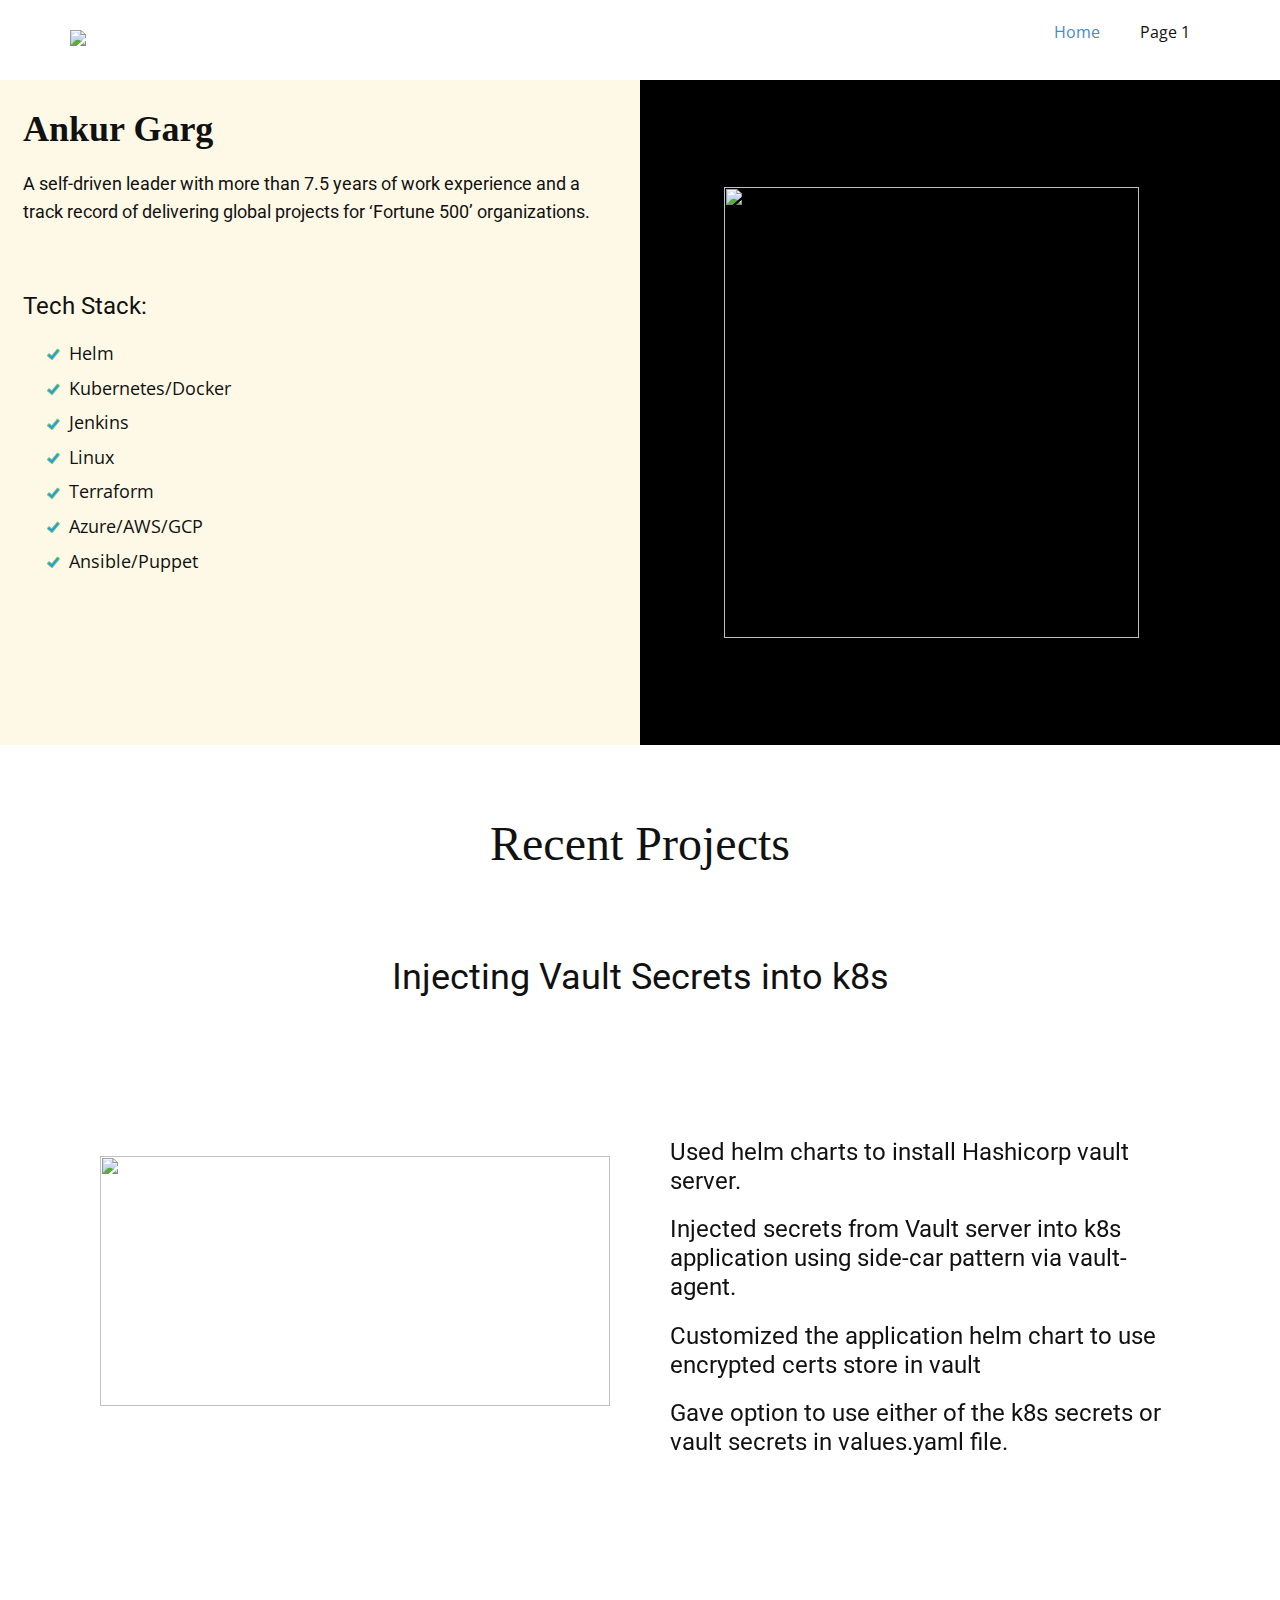
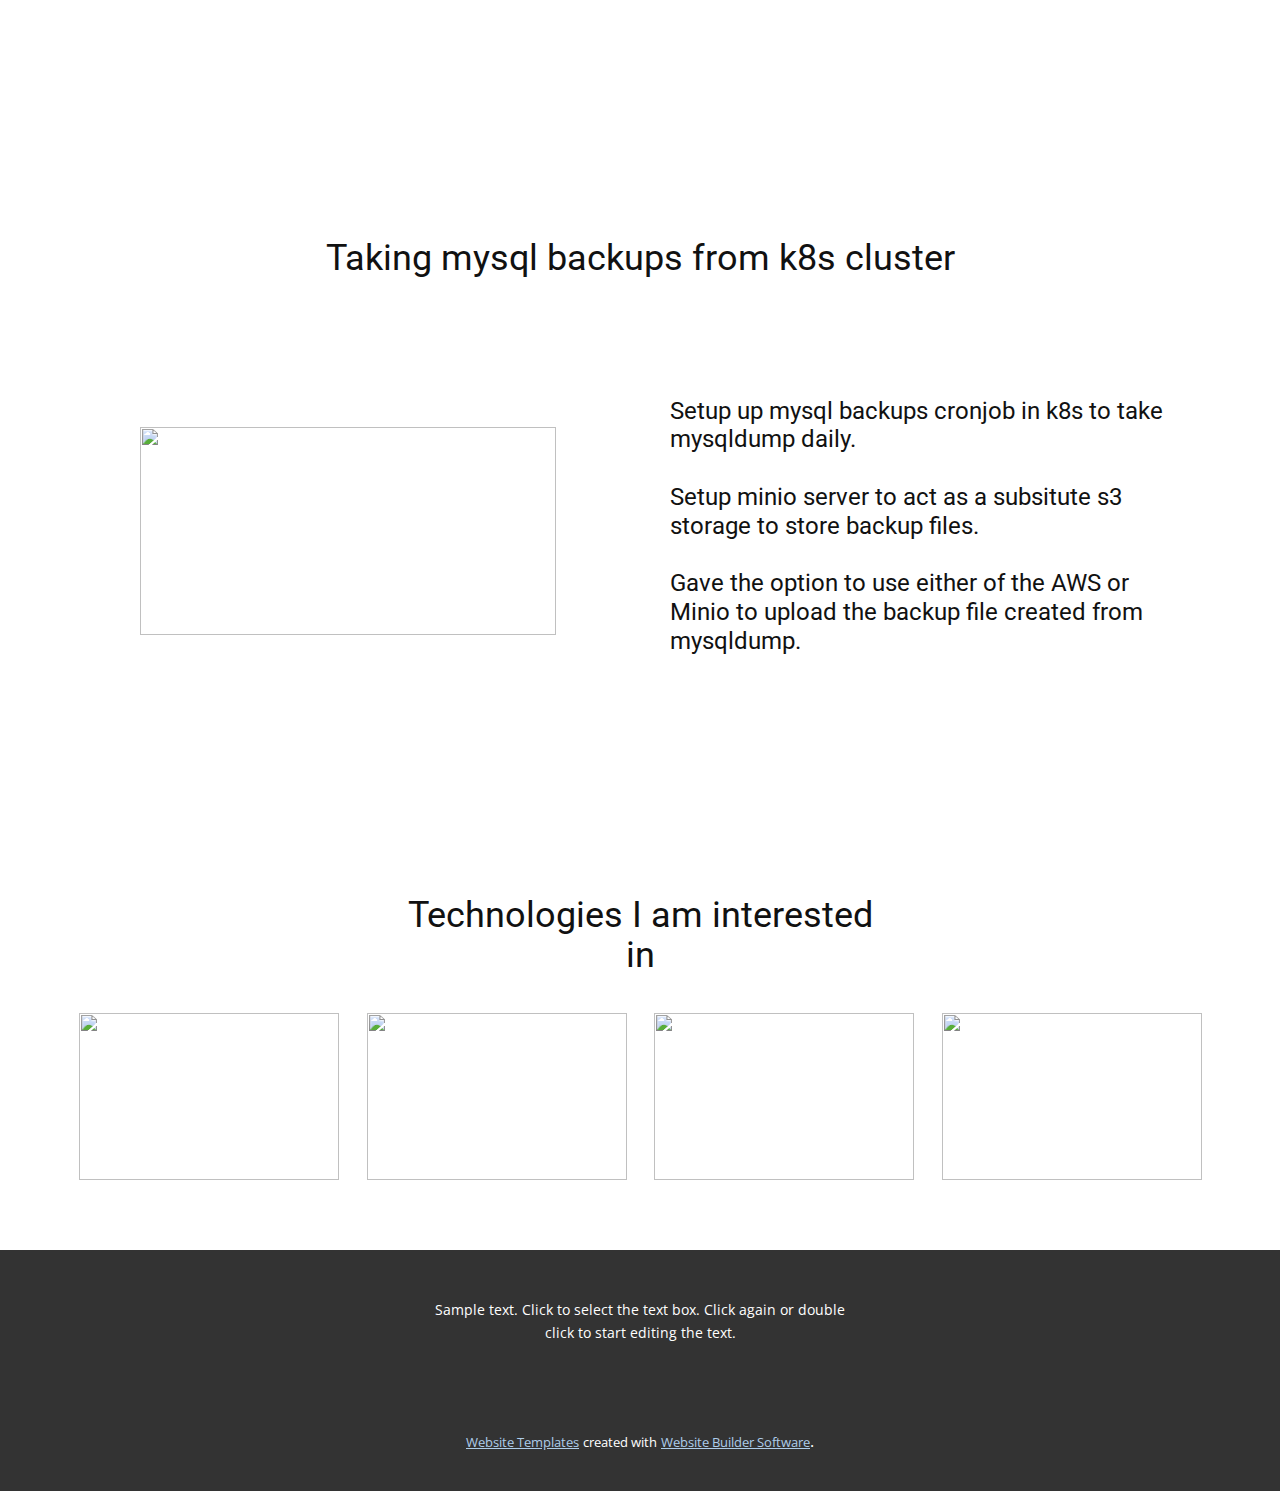
==== Home.html @ 3f5733c5 "Add files via upload" ====
<!DOCTYPE html>
<html style="font-size: 16px;">
  <head>
    <meta name="viewport" content="width=device-width, initial-scale=1.0">
    <meta charset="utf-8">
    <meta name="keywords" content="Resume">
    <meta name="description" content="">
    <meta name="page_type" content="np-template-header-footer-from-plugin">
    <title>Home</title>
    <link rel="stylesheet" href="nicepage.css" media="screen">
<link rel="stylesheet" href="Home.css" media="screen">
    <script class="u-script" type="text/javascript" src="jquery.js" defer=""></script>
    <script class="u-script" type="text/javascript" src="nicepage.js" defer=""></script>
    <meta name="generator" content="Nicepage 3.15.3, nicepage.com">
    <link id="u-theme-google-font" rel="stylesheet" href="https://fonts.googleapis.com/css?family=Roboto:100,100i,300,300i,400,400i,500,500i,700,700i,900,900i|Open+Sans:300,300i,400,400i,600,600i,700,700i,800,800i">
    
    
    
    
    
    <script type="application/ld+json">{
		"@context": "http://schema.org",
		"@type": "Organization",
		"name": "",
		"url": "index.html",
		"logo": "images/default-logo.png"
}</script>
    <meta property="og:title" content="Home">
    <meta property="og:type" content="website">
    <meta name="theme-color" content="#478ac9">
    <link rel="canonical" href="index.html">
    <meta property="og:url" content="index.html">
  </head>
  <body class="u-body"><header class="u-clearfix u-header u-header" id="sec-7d2a"><div class="u-clearfix u-sheet u-valign-middle u-sheet-1">
        <a href="https://nicepage.com" class="u-image u-logo u-image-1">
          <img src="images/default-logo.png" class="u-logo-image u-logo-image-1">
        </a>
        <nav class="u-menu u-menu-dropdown u-offcanvas u-menu-1">
          <div class="menu-collapse" style="font-size: 1rem; letter-spacing: 0px;">
            <a class="u-button-style u-custom-left-right-menu-spacing u-custom-padding-bottom u-custom-top-bottom-menu-spacing u-nav-link u-text-active-palette-1-base u-text-hover-palette-2-base" href="#">
              <svg><use xmlns:xlink="http://www.w3.org/1999/xlink" xlink:href="#menu-hamburger"></use></svg>
              <svg version="1.1" xmlns="http://www.w3.org/2000/svg" xmlns:xlink="http://www.w3.org/1999/xlink"><defs><symbol id="menu-hamburger" viewBox="0 0 16 16" style="width: 16px; height: 16px;"><rect y="1" width="16" height="2"></rect><rect y="7" width="16" height="2"></rect><rect y="13" width="16" height="2"></rect>
</symbol>
</defs></svg>
            </a>
          </div>
          <div class="u-nav-container">
            <ul class="u-nav u-unstyled u-nav-1"><li class="u-nav-item"><a class="u-button-style u-nav-link u-text-active-palette-1-base u-text-hover-palette-2-base" href="Home.html" style="padding: 10px 20px;">Home</a>
</li><li class="u-nav-item"><a class="u-button-style u-nav-link u-text-active-palette-1-base u-text-hover-palette-2-base" href="Page-1.html" style="padding: 10px 20px;">Page 1</a>
</li></ul>
          </div>
          <div class="u-nav-container-collapse">
            <div class="u-black u-container-style u-inner-container-layout u-opacity u-opacity-95 u-sidenav">
              <div class="u-sidenav-overflow">
                <div class="u-menu-close"></div>
                <ul class="u-align-center u-nav u-popupmenu-items u-unstyled u-nav-2"><li class="u-nav-item"><a class="u-button-style u-nav-link" href="Home.html">Home</a>
</li><li class="u-nav-item"><a class="u-button-style u-nav-link" href="Page-1.html">Page 1</a>
</li></ul>
              </div>
            </div>
            <div class="u-black u-menu-overlay u-opacity u-opacity-70"></div>
          </div>
        </nav>
      </div></header>
    <section class="u-align-center u-clearfix u-section-1" id="carousel_e7df">
      <div class="u-clearfix u-expanded-width u-layout-wrap u-layout-wrap-1">
        <div class="u-layout" style="">
          <div class="u-layout-row" style="">
            <div class="u-container-style u-layout-cell u-palette-3-light-3 u-size-30 u-layout-cell-1">
              <div class="u-container-layout u-container-layout-1">
                <h2 class="u-custom-font u-font-georgia u-text u-text-1">Ankur Garg</h2>
                <p class="u-custom-font u-heading-font u-text u-text-2">A
self-driven leader with more than 7.5 years of work experience and a track record
of delivering global projects for ‘Fortune 500’ organizations.</p>
                <h4 class="u-align-left u-text u-text-3">Tech Stack:&nbsp;</h4>
                <ul class="u-align-left u-custom-list u-indent-4 u-spacing-8 u-text u-text-4">
                  <li>
                    <div class="class u-list-icon u-list-icon-1">
                      <svg class="u-svg-content" viewBox="0 0 24 24" id="svg-b1f6"><path d="m23.526 5.101c-.04-.399-.231-.759-.541-1.014l-2.318-1.904c-.639-.524-1.585-.432-2.111.207l-9.745 11.86-3.916-3.355c-.628-.536-1.576-.465-2.115.163l-1.952 2.278c-.261.304-.388.691-.357 1.091s.215.764.52 1.024l7.403 6.346c.275.235.616.361.974.361.044 0 .089-.002.134-.006.405-.036.77-.229 1.028-.542l12.662-15.411c.255-.309.373-.7.334-1.098z" fill="#2196f3"></path><path d="m.638 13.173c-.304.354-.452.807-.417 1.273.036.466.251.891.606 1.194l7.403 6.346v.001c.321.273.719.421 1.136.421.052 0 .104-.003.156-.007.472-.042.898-.266 1.199-.632l12.665-15.411c.613-.746.504-1.852-.242-2.464l-2.318-1.904c-.744-.612-1.848-.504-2.463.24l-9.584 11.665-3.722-3.189c-.732-.627-1.839-.543-2.467.189zm3.444-1.329 4.303 3.688c.153.131.348.196.554.178.201-.018.386-.115.514-.271l10.07-12.255c.087-.107.246-.123.352-.035l2.318 1.904c.107.088.123.246.035.353l-12.664 15.41c-.058.07-.132.087-.171.09-.039.006-.115.001-.185-.059l-7.404-6.346c-.068-.059-.083-.132-.086-.171-.003-.038.001-.113.06-.182l1.952-2.278c.089-.102.247-.116.352-.026z"></path></svg>
                    </div>
                    <span style="font-size: 1.125rem;">Helm</span>
                  </li>
                  <li>
                    <div class="class u-list-icon u-list-icon-2">
                      <svg class="u-svg-content" viewBox="0 0 24 24" id="svg-b1f6"><path d="m23.526 5.101c-.04-.399-.231-.759-.541-1.014l-2.318-1.904c-.639-.524-1.585-.432-2.111.207l-9.745 11.86-3.916-3.355c-.628-.536-1.576-.465-2.115.163l-1.952 2.278c-.261.304-.388.691-.357 1.091s.215.764.52 1.024l7.403 6.346c.275.235.616.361.974.361.044 0 .089-.002.134-.006.405-.036.77-.229 1.028-.542l12.662-15.411c.255-.309.373-.7.334-1.098z" fill="#2196f3"></path><path d="m.638 13.173c-.304.354-.452.807-.417 1.273.036.466.251.891.606 1.194l7.403 6.346v.001c.321.273.719.421 1.136.421.052 0 .104-.003.156-.007.472-.042.898-.266 1.199-.632l12.665-15.411c.613-.746.504-1.852-.242-2.464l-2.318-1.904c-.744-.612-1.848-.504-2.463.24l-9.584 11.665-3.722-3.189c-.732-.627-1.839-.543-2.467.189zm3.444-1.329 4.303 3.688c.153.131.348.196.554.178.201-.018.386-.115.514-.271l10.07-12.255c.087-.107.246-.123.352-.035l2.318 1.904c.107.088.123.246.035.353l-12.664 15.41c-.058.07-.132.087-.171.09-.039.006-.115.001-.185-.059l-7.404-6.346c-.068-.059-.083-.132-.086-.171-.003-.038.001-.113.06-.182l1.952-2.278c.089-.102.247-.116.352-.026z"></path></svg>
                    </div>
                    <span style="font-size: 1.125rem;"> Kubernetes/Docker</span>
                  </li>
                  <li>
                    <div class="class u-list-icon u-list-icon-3">
                      <svg class="u-svg-content" viewBox="0 0 24 24" id="svg-b1f6"><path d="m23.526 5.101c-.04-.399-.231-.759-.541-1.014l-2.318-1.904c-.639-.524-1.585-.432-2.111.207l-9.745 11.86-3.916-3.355c-.628-.536-1.576-.465-2.115.163l-1.952 2.278c-.261.304-.388.691-.357 1.091s.215.764.52 1.024l7.403 6.346c.275.235.616.361.974.361.044 0 .089-.002.134-.006.405-.036.77-.229 1.028-.542l12.662-15.411c.255-.309.373-.7.334-1.098z" fill="#2196f3"></path><path d="m.638 13.173c-.304.354-.452.807-.417 1.273.036.466.251.891.606 1.194l7.403 6.346v.001c.321.273.719.421 1.136.421.052 0 .104-.003.156-.007.472-.042.898-.266 1.199-.632l12.665-15.411c.613-.746.504-1.852-.242-2.464l-2.318-1.904c-.744-.612-1.848-.504-2.463.24l-9.584 11.665-3.722-3.189c-.732-.627-1.839-.543-2.467.189zm3.444-1.329 4.303 3.688c.153.131.348.196.554.178.201-.018.386-.115.514-.271l10.07-12.255c.087-.107.246-.123.352-.035l2.318 1.904c.107.088.123.246.035.353l-12.664 15.41c-.058.07-.132.087-.171.09-.039.006-.115.001-.185-.059l-7.404-6.346c-.068-.059-.083-.132-.086-.171-.003-.038.001-.113.06-.182l1.952-2.278c.089-.102.247-.116.352-.026z"></path></svg>
                    </div>
                    <span style="font-size: 1.125rem;"> Jenkins</span>
                  </li>
                  <li>
                    <div class="class u-list-icon u-list-icon-4">
                      <svg class="u-svg-content" viewBox="0 0 24 24" id="svg-b1f6"><path d="m23.526 5.101c-.04-.399-.231-.759-.541-1.014l-2.318-1.904c-.639-.524-1.585-.432-2.111.207l-9.745 11.86-3.916-3.355c-.628-.536-1.576-.465-2.115.163l-1.952 2.278c-.261.304-.388.691-.357 1.091s.215.764.52 1.024l7.403 6.346c.275.235.616.361.974.361.044 0 .089-.002.134-.006.405-.036.77-.229 1.028-.542l12.662-15.411c.255-.309.373-.7.334-1.098z" fill="#2196f3"></path><path d="m.638 13.173c-.304.354-.452.807-.417 1.273.036.466.251.891.606 1.194l7.403 6.346v.001c.321.273.719.421 1.136.421.052 0 .104-.003.156-.007.472-.042.898-.266 1.199-.632l12.665-15.411c.613-.746.504-1.852-.242-2.464l-2.318-1.904c-.744-.612-1.848-.504-2.463.24l-9.584 11.665-3.722-3.189c-.732-.627-1.839-.543-2.467.189zm3.444-1.329 4.303 3.688c.153.131.348.196.554.178.201-.018.386-.115.514-.271l10.07-12.255c.087-.107.246-.123.352-.035l2.318 1.904c.107.088.123.246.035.353l-12.664 15.41c-.058.07-.132.087-.171.09-.039.006-.115.001-.185-.059l-7.404-6.346c-.068-.059-.083-.132-.086-.171-.003-.038.001-.113.06-.182l1.952-2.278c.089-.102.247-.116.352-.026z"></path></svg>
                    </div>
                    <span style="font-size: 1.125rem;"> Linux</span>
                  </li>
                  <li>
                    <div class="class u-list-icon u-list-icon-5">
                      <svg class="u-svg-content" viewBox="0 0 24 24" id="svg-b1f6"><path d="m23.526 5.101c-.04-.399-.231-.759-.541-1.014l-2.318-1.904c-.639-.524-1.585-.432-2.111.207l-9.745 11.86-3.916-3.355c-.628-.536-1.576-.465-2.115.163l-1.952 2.278c-.261.304-.388.691-.357 1.091s.215.764.52 1.024l7.403 6.346c.275.235.616.361.974.361.044 0 .089-.002.134-.006.405-.036.77-.229 1.028-.542l12.662-15.411c.255-.309.373-.7.334-1.098z" fill="#2196f3"></path><path d="m.638 13.173c-.304.354-.452.807-.417 1.273.036.466.251.891.606 1.194l7.403 6.346v.001c.321.273.719.421 1.136.421.052 0 .104-.003.156-.007.472-.042.898-.266 1.199-.632l12.665-15.411c.613-.746.504-1.852-.242-2.464l-2.318-1.904c-.744-.612-1.848-.504-2.463.24l-9.584 11.665-3.722-3.189c-.732-.627-1.839-.543-2.467.189zm3.444-1.329 4.303 3.688c.153.131.348.196.554.178.201-.018.386-.115.514-.271l10.07-12.255c.087-.107.246-.123.352-.035l2.318 1.904c.107.088.123.246.035.353l-12.664 15.41c-.058.07-.132.087-.171.09-.039.006-.115.001-.185-.059l-7.404-6.346c-.068-.059-.083-.132-.086-.171-.003-.038.001-.113.06-.182l1.952-2.278c.089-.102.247-.116.352-.026z"></path></svg>
                    </div>
                    <span style="font-size: 1.125rem;"> Terraform</span>
                  </li>
                  <li>
                    <div class="class u-list-icon u-list-icon-6">
                      <svg class="u-svg-content" viewBox="0 0 24 24" id="svg-b1f6"><path d="m23.526 5.101c-.04-.399-.231-.759-.541-1.014l-2.318-1.904c-.639-.524-1.585-.432-2.111.207l-9.745 11.86-3.916-3.355c-.628-.536-1.576-.465-2.115.163l-1.952 2.278c-.261.304-.388.691-.357 1.091s.215.764.52 1.024l7.403 6.346c.275.235.616.361.974.361.044 0 .089-.002.134-.006.405-.036.77-.229 1.028-.542l12.662-15.411c.255-.309.373-.7.334-1.098z" fill="#2196f3"></path><path d="m.638 13.173c-.304.354-.452.807-.417 1.273.036.466.251.891.606 1.194l7.403 6.346v.001c.321.273.719.421 1.136.421.052 0 .104-.003.156-.007.472-.042.898-.266 1.199-.632l12.665-15.411c.613-.746.504-1.852-.242-2.464l-2.318-1.904c-.744-.612-1.848-.504-2.463.24l-9.584 11.665-3.722-3.189c-.732-.627-1.839-.543-2.467.189zm3.444-1.329 4.303 3.688c.153.131.348.196.554.178.201-.018.386-.115.514-.271l10.07-12.255c.087-.107.246-.123.352-.035l2.318 1.904c.107.088.123.246.035.353l-12.664 15.41c-.058.07-.132.087-.171.09-.039.006-.115.001-.185-.059l-7.404-6.346c-.068-.059-.083-.132-.086-.171-.003-.038.001-.113.06-.182l1.952-2.278c.089-.102.247-.116.352-.026z"></path></svg>
                    </div>
                    <span style="font-size: 1.125rem;"> Azure/AWS/GCP</span>
                  </li>
                  <li>
                    <div class="class u-list-icon u-list-icon-7">
                      <svg class="u-svg-content" viewBox="0 0 24 24" id="svg-b1f6"><path d="m23.526 5.101c-.04-.399-.231-.759-.541-1.014l-2.318-1.904c-.639-.524-1.585-.432-2.111.207l-9.745 11.86-3.916-3.355c-.628-.536-1.576-.465-2.115.163l-1.952 2.278c-.261.304-.388.691-.357 1.091s.215.764.52 1.024l7.403 6.346c.275.235.616.361.974.361.044 0 .089-.002.134-.006.405-.036.77-.229 1.028-.542l12.662-15.411c.255-.309.373-.7.334-1.098z" fill="#2196f3"></path><path d="m.638 13.173c-.304.354-.452.807-.417 1.273.036.466.251.891.606 1.194l7.403 6.346v.001c.321.273.719.421 1.136.421.052 0 .104-.003.156-.007.472-.042.898-.266 1.199-.632l12.665-15.411c.613-.746.504-1.852-.242-2.464l-2.318-1.904c-.744-.612-1.848-.504-2.463.24l-9.584 11.665-3.722-3.189c-.732-.627-1.839-.543-2.467.189zm3.444-1.329 4.303 3.688c.153.131.348.196.554.178.201-.018.386-.115.514-.271l10.07-12.255c.087-.107.246-.123.352-.035l2.318 1.904c.107.088.123.246.035.353l-12.664 15.41c-.058.07-.132.087-.171.09-.039.006-.115.001-.185-.059l-7.404-6.346c-.068-.059-.083-.132-.086-.171-.003-.038.001-.113.06-.182l1.952-2.278c.089-.102.247-.116.352-.026z"></path></svg>
                    </div>
                    <span style="font-size: 1.125rem;"> Ansible/Puppet</span>
                  </li>
                </ul>
              </div>
            </div>
            <div class="u-align-left u-black u-container-style u-layout-cell u-size-30 u-layout-cell-2">
              <div class="u-container-layout u-container-layout-2">
                <img class="u-image u-image-1" src="images/IMG_2496.jpg" data-image-width="240" data-image-height="320">
              </div>
            </div>
          </div>
        </div>
      </div>
    </section>
    <section class="u-clearfix u-section-2" id="sec-ea04">
      <div class="u-clearfix u-sheet u-sheet-1">
        <h1 class="u-align-center u-custom-font u-font-georgia u-text u-text-1">
          <br>Recent Projects
        </h1>
        <h2 class="u-align-center u-text u-text-2">Injecting Vault Secrets into k8s</h2>
        <div class="u-clearfix u-expanded-width u-layout-wrap u-layout-wrap-1">
          <div class="u-layout">
            <div class="u-layout-row">
              <div class="u-container-style u-layout-cell u-size-30 u-layout-cell-1">
                <div class="u-container-layout u-valign-middle u-container-layout-1">
                  <img class="u-image u-image-1" src="images/secret-injection.png" data-image-width="733" data-image-height="390">
                </div>
              </div>
              <div class="u-container-style u-layout-cell u-size-30 u-layout-cell-2">
                <div class="u-container-layout u-valign-middle u-container-layout-2">
                  <div class="fr-view u-align-left u-clearfix u-rich-text u-text u-text-3" data-animation-name="pulse" data-animation-duration="1000" data-animation-delay="0" data-animation-direction="">
                    <h5>
                      <span style="font-size: 1.5rem;">
                        <br>
                      </span>
                    </h5>
                    <h5>
                      <span style="font-size: 1.5rem;">Used helm charts to install Hashicorp vault server.</span>
                    </h5>
                    <h5>
                      <span style="font-size: 1.5rem;">Injected secrets from Vault server into k8s application using side-car pattern via vault-agent.</span>
                    </h5>
                    <h5>
                      <span style="font-size: 1.5rem;">Customized the application helm chart to use encrypted certs store in vault</span>
                    </h5>
                    <h5>
                      <span style="font-size: 1.5rem;">Gave option to use either of the k8s secrets or vault secrets in values.yaml file.</span>
                    </h5>
                    <p>
                      <br>
                    </p>
                  </div>
                </div>
              </div>
            </div>
          </div>
        </div>
      </div>
    </section>
    <section class="u-clearfix u-section-3" id="sec-cc48">
      <div class="u-clearfix u-sheet u-sheet-1">
        <h2 class="u-align-center u-text u-text-default u-text-1">Taking mysql backups from k8s cluster</h2>
        <div class="u-clearfix u-expanded-width u-layout-wrap u-layout-wrap-1">
          <div class="u-layout">
            <div class="u-layout-row">
              <div class="u-container-style u-layout-cell u-size-30 u-layout-cell-1">
                <div class="u-container-layout u-valign-middle u-container-layout-1">
                  <img class="u-align-center u-image u-image-1" src="images/mysqlbackup2.png" data-image-width="928" data-image-height="433">
                </div>
              </div>
              <div class="u-container-style u-layout-cell u-size-30 u-layout-cell-2">
                <div class="u-container-layout u-container-layout-2">
                  <h5 class="u-text u-text-default u-text-2">Setup up mysql backups cronjob in k8s to take mysqldump daily.<br>
                    <br>Setup minio server to act as a subsitute s3 storage to store backup files.<br>
                    <br>Gave the option to use either of the AWS or Minio to upload the backup file created from mysqldump.
                  </h5>
                </div>
              </div>
            </div>
          </div>
        </div>
      </div>
    </section>
    <section class="u-align-center u-clearfix u-section-4" id="sec-3a36">
      <div class="u-clearfix u-sheet u-sheet-1">
        <h2 class="u-text u-text-1">Technologies I am interested in</h2>
        <div class="u-expanded-width u-list u-list-1">
          <div class="u-repeater u-repeater-1">
            <div class="u-container-style u-list-item u-repeater-item">
              <div class="u-container-layout u-similar-container u-container-layout-1">
                <img class="u-image u-image-contain u-image-1" src="images/k8s.png" data-image-width="512" data-image-height="512">
              </div>
            </div>
            <div class="u-container-style u-list-item u-repeater-item">
              <div class="u-container-layout u-similar-container u-container-layout-2">
                <img class="u-image u-image-contain u-image-2" src="images/helm.png" data-image-width="400" data-image-height="400">
              </div>
            </div>
            <div class="u-container-style u-list-item u-repeater-item">
              <div class="u-container-layout u-similar-container u-container-layout-3">
                <img class="u-image u-image-contain u-image-3" src="images/docker.png" data-image-width="1354" data-image-height="1208">
              </div>
            </div>
            <div class="u-container-style u-list-item u-repeater-item">
              <div class="u-container-layout u-similar-container u-container-layout-4">
                <img class="u-image u-image-contain u-image-4" src="images/jenkins.png" data-image-width="1100" data-image-height="600">
              </div>
            </div>
          </div>
        </div>
      </div>
    </section>
    
    
    <footer class="u-align-center u-clearfix u-footer u-grey-80 u-footer" id="sec-c8a5"><div class="u-clearfix u-sheet u-sheet-1">
        <p class="u-small-text u-text u-text-variant u-text-1">Sample text. Click to select the text box. Click again or double click to start editing the text.</p>
      </div></footer>
    <section class="u-backlink u-clearfix u-grey-80">
      <a class="u-link" href="https://nicepage.com/website-templates" target="_blank">
        <span>Website Templates</span>
      </a>
      <p class="u-text">
        <span>created with</span>
      </p>
      <a class="u-link" href="https://nicepage.com/" target="_blank">
        <span>Website Builder Software</span>
      </a>. 
    </section>
  </body>
</html>
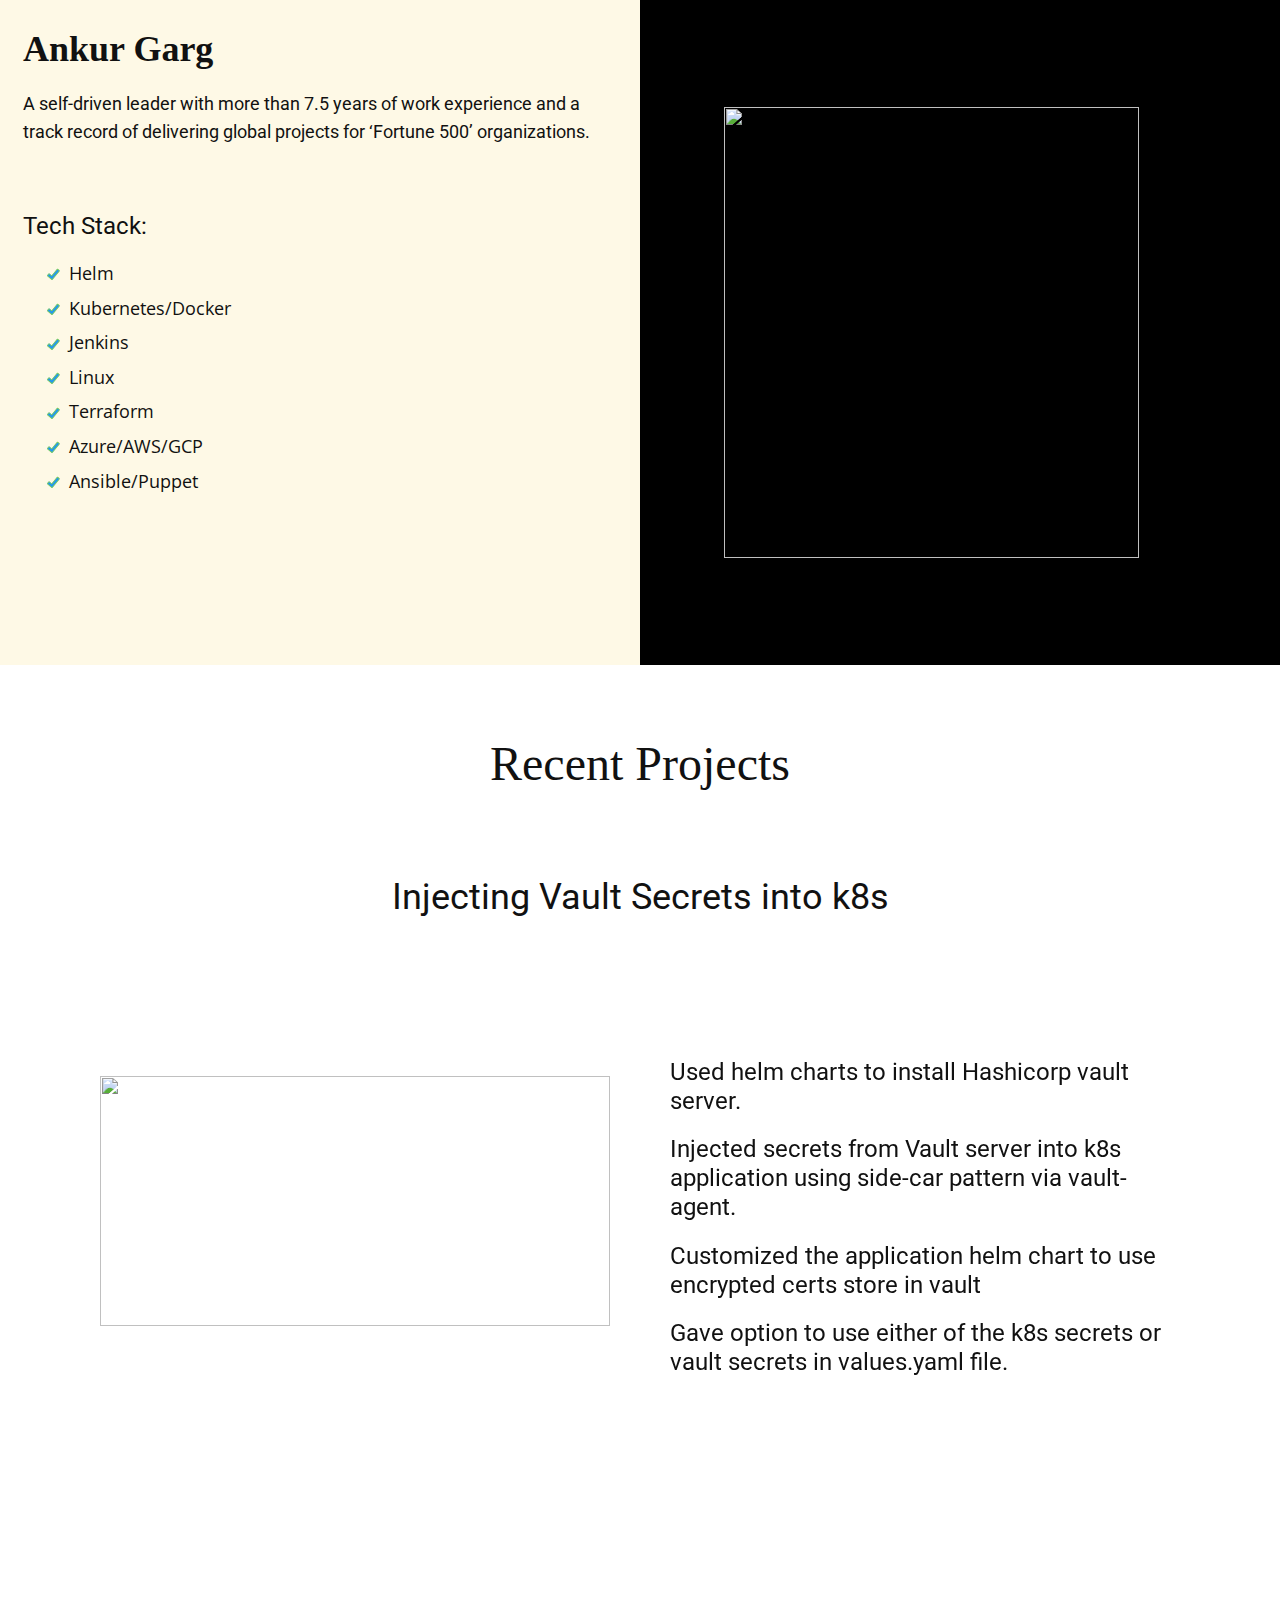
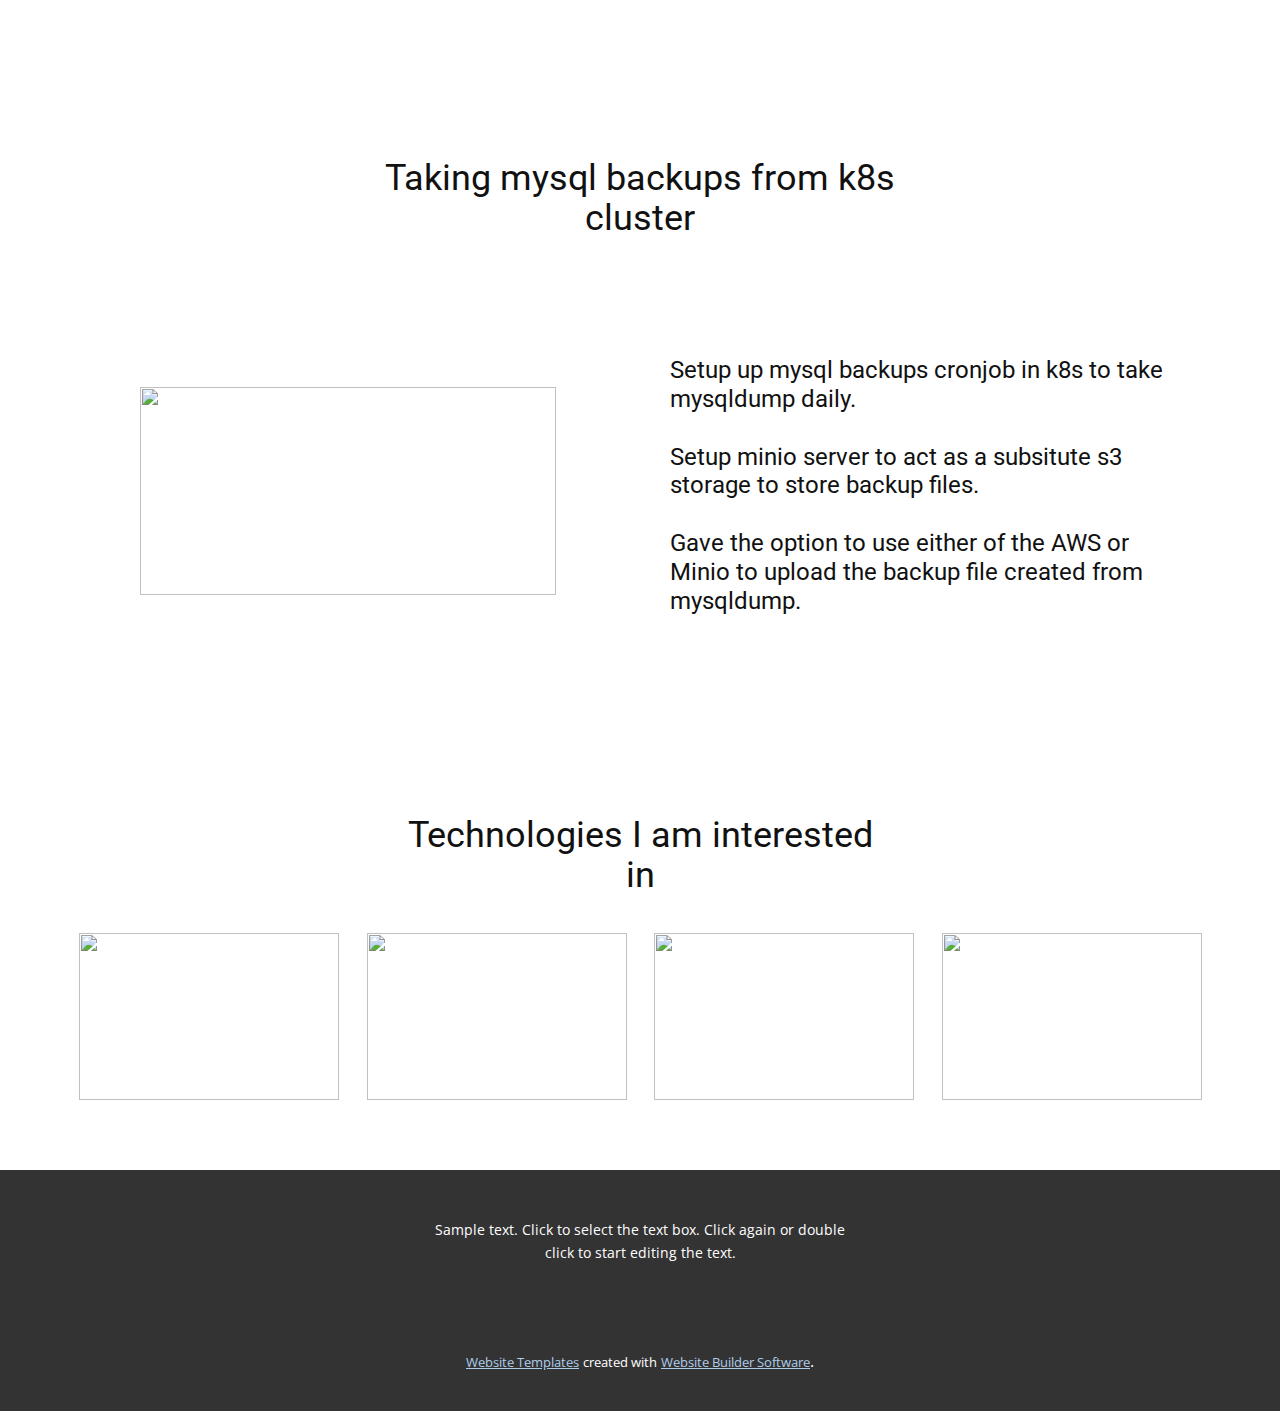
==== commit dac4e0e3: "Add files via upload" ====
--- a/Home.html
+++ b/Home.html
@@ -22,8 +22,7 @@
 		"@context": "http://schema.org",
 		"@type": "Organization",
 		"name": "",
-		"url": "index.html",
-		"logo": "images/default-logo.png"
+		"url": "index.html"
 }</script>
     <meta property="og:title" content="Home">
     <meta property="og:type" content="website">
@@ -31,37 +30,7 @@
     <link rel="canonical" href="index.html">
     <meta property="og:url" content="index.html">
   </head>
-  <body class="u-body"><header class="u-clearfix u-header u-header" id="sec-7d2a"><div class="u-clearfix u-sheet u-valign-middle u-sheet-1">
-        <a href="https://nicepage.com" class="u-image u-logo u-image-1">
-          <img src="images/default-logo.png" class="u-logo-image u-logo-image-1">
-        </a>
-        <nav class="u-menu u-menu-dropdown u-offcanvas u-menu-1">
-          <div class="menu-collapse" style="font-size: 1rem; letter-spacing: 0px;">
-            <a class="u-button-style u-custom-left-right-menu-spacing u-custom-padding-bottom u-custom-top-bottom-menu-spacing u-nav-link u-text-active-palette-1-base u-text-hover-palette-2-base" href="#">
-              <svg><use xmlns:xlink="http://www.w3.org/1999/xlink" xlink:href="#menu-hamburger"></use></svg>
-              <svg version="1.1" xmlns="http://www.w3.org/2000/svg" xmlns:xlink="http://www.w3.org/1999/xlink"><defs><symbol id="menu-hamburger" viewBox="0 0 16 16" style="width: 16px; height: 16px;"><rect y="1" width="16" height="2"></rect><rect y="7" width="16" height="2"></rect><rect y="13" width="16" height="2"></rect>
-</symbol>
-</defs></svg>
-            </a>
-          </div>
-          <div class="u-nav-container">
-            <ul class="u-nav u-unstyled u-nav-1"><li class="u-nav-item"><a class="u-button-style u-nav-link u-text-active-palette-1-base u-text-hover-palette-2-base" href="Home.html" style="padding: 10px 20px;">Home</a>
-</li><li class="u-nav-item"><a class="u-button-style u-nav-link u-text-active-palette-1-base u-text-hover-palette-2-base" href="Page-1.html" style="padding: 10px 20px;">Page 1</a>
-</li></ul>
-          </div>
-          <div class="u-nav-container-collapse">
-            <div class="u-black u-container-style u-inner-container-layout u-opacity u-opacity-95 u-sidenav">
-              <div class="u-sidenav-overflow">
-                <div class="u-menu-close"></div>
-                <ul class="u-align-center u-nav u-popupmenu-items u-unstyled u-nav-2"><li class="u-nav-item"><a class="u-button-style u-nav-link" href="Home.html">Home</a>
-</li><li class="u-nav-item"><a class="u-button-style u-nav-link" href="Page-1.html">Page 1</a>
-</li></ul>
-              </div>
-            </div>
-            <div class="u-black u-menu-overlay u-opacity u-opacity-70"></div>
-          </div>
-        </nav>
-      </div></header>
+  <body class="u-body u-overlap"><header class="u-align-left u-clearfix u-header u-header" id="sec-7d2a"><div class="u-clearfix u-sheet u-sheet-1"></div></header>
     <section class="u-align-center u-clearfix u-section-1" id="carousel_e7df">
       <div class="u-clearfix u-expanded-width u-layout-wrap u-layout-wrap-1">
         <div class="u-layout" style="">
@@ -175,7 +144,7 @@
     </section>
     <section class="u-clearfix u-section-3" id="sec-cc48">
       <div class="u-clearfix u-sheet u-sheet-1">
-        <h2 class="u-align-center u-text u-text-default u-text-1">Taking mysql backups from k8s cluster</h2>
+        <h2 class="u-align-center u-text u-text-1">Taking mysql backups from k8s cluster</h2>
         <div class="u-clearfix u-expanded-width u-layout-wrap u-layout-wrap-1">
           <div class="u-layout">
             <div class="u-layout-row">
@@ -186,7 +155,7 @@
               </div>
               <div class="u-container-style u-layout-cell u-size-30 u-layout-cell-2">
                 <div class="u-container-layout u-container-layout-2">
-                  <h5 class="u-text u-text-default u-text-2">Setup up mysql backups cronjob in k8s to take mysqldump daily.<br>
+                  <h5 class="u-text u-text-2">Setup up mysql backups cronjob in k8s to take mysqldump daily.<br>
                     <br>Setup minio server to act as a subsitute s3 storage to store backup files.<br>
                     <br>Gave the option to use either of the AWS or Minio to upload the backup file created from mysqldump.
                   </h5>
--- a/nicepage.css
+++ b/nicepage.css
@@ -33670,46 +33670,11 @@
 }
 
 .u-header .u-sheet-1 {
-  min-height: 80px;
-}
-
-.u-header .u-image-1 {
-  margin: 22px auto 0 0;
-}
-
-.u-header .u-logo-image-1 {
-  max-width: 64px;
-  max-height: 64px;
-}
-
-.u-header .u-menu-1 {
-  margin: -32px 0 22px auto;
-}
-
-.u-header .u-nav-1 {
-  font-size: 1rem;
-  letter-spacing: 0px;
-}
-
-.u-header .u-nav-2 {
-  font-size: 1.25rem;
-}
-@media (max-width: 1199px) {
-  .u-header .u-image-1 {
-    width: 64px;
-    height: 32px;
-  }
-
-  .u-header .u-menu-1 {
-    width: auto;
-  }
-}
-
-@media (max-width: 767px) {
-  .u-header .u-image-1 {
-    width: auto;
-  }
-}
+  min-height: 34px;
+}
+
+
+
 
 .u-footer {
   background-image: none;
--- a/Home.css
+++ b/Home.css
@@ -322,7 +322,7 @@
 }
 
 .u-section-3 .u-text-1 {
-  margin: 114px auto 0;
+  margin: 114px 257px 0;
 }
 
 .u-section-3 .u-layout-wrap-1 {
@@ -361,6 +361,11 @@
     min-height: 615px;
   }
 
+  .u-section-3 .u-text-1 {
+    margin-left: 157px;
+    margin-right: 157px;
+  }
+
   .u-section-3 .u-layout-wrap-1 {
     position: relative;
     margin-right: initial;
@@ -387,6 +392,11 @@
     min-height: 509px;
   }
 
+  .u-section-3 .u-text-1 {
+    margin-left: 47px;
+    margin-right: 47px;
+  }
+
   .u-section-3 .u-layout-cell-1 {
     min-height: 242px;
   }
@@ -404,6 +414,11 @@
 @media (max-width: 767px) {
   .u-section-3 .u-sheet-1 {
     min-height: 1205px;
+  }
+
+  .u-section-3 .u-text-1 {
+    margin-left: 0;
+    margin-right: 0;
   }
 
   .u-section-3 .u-layout-cell-1 {
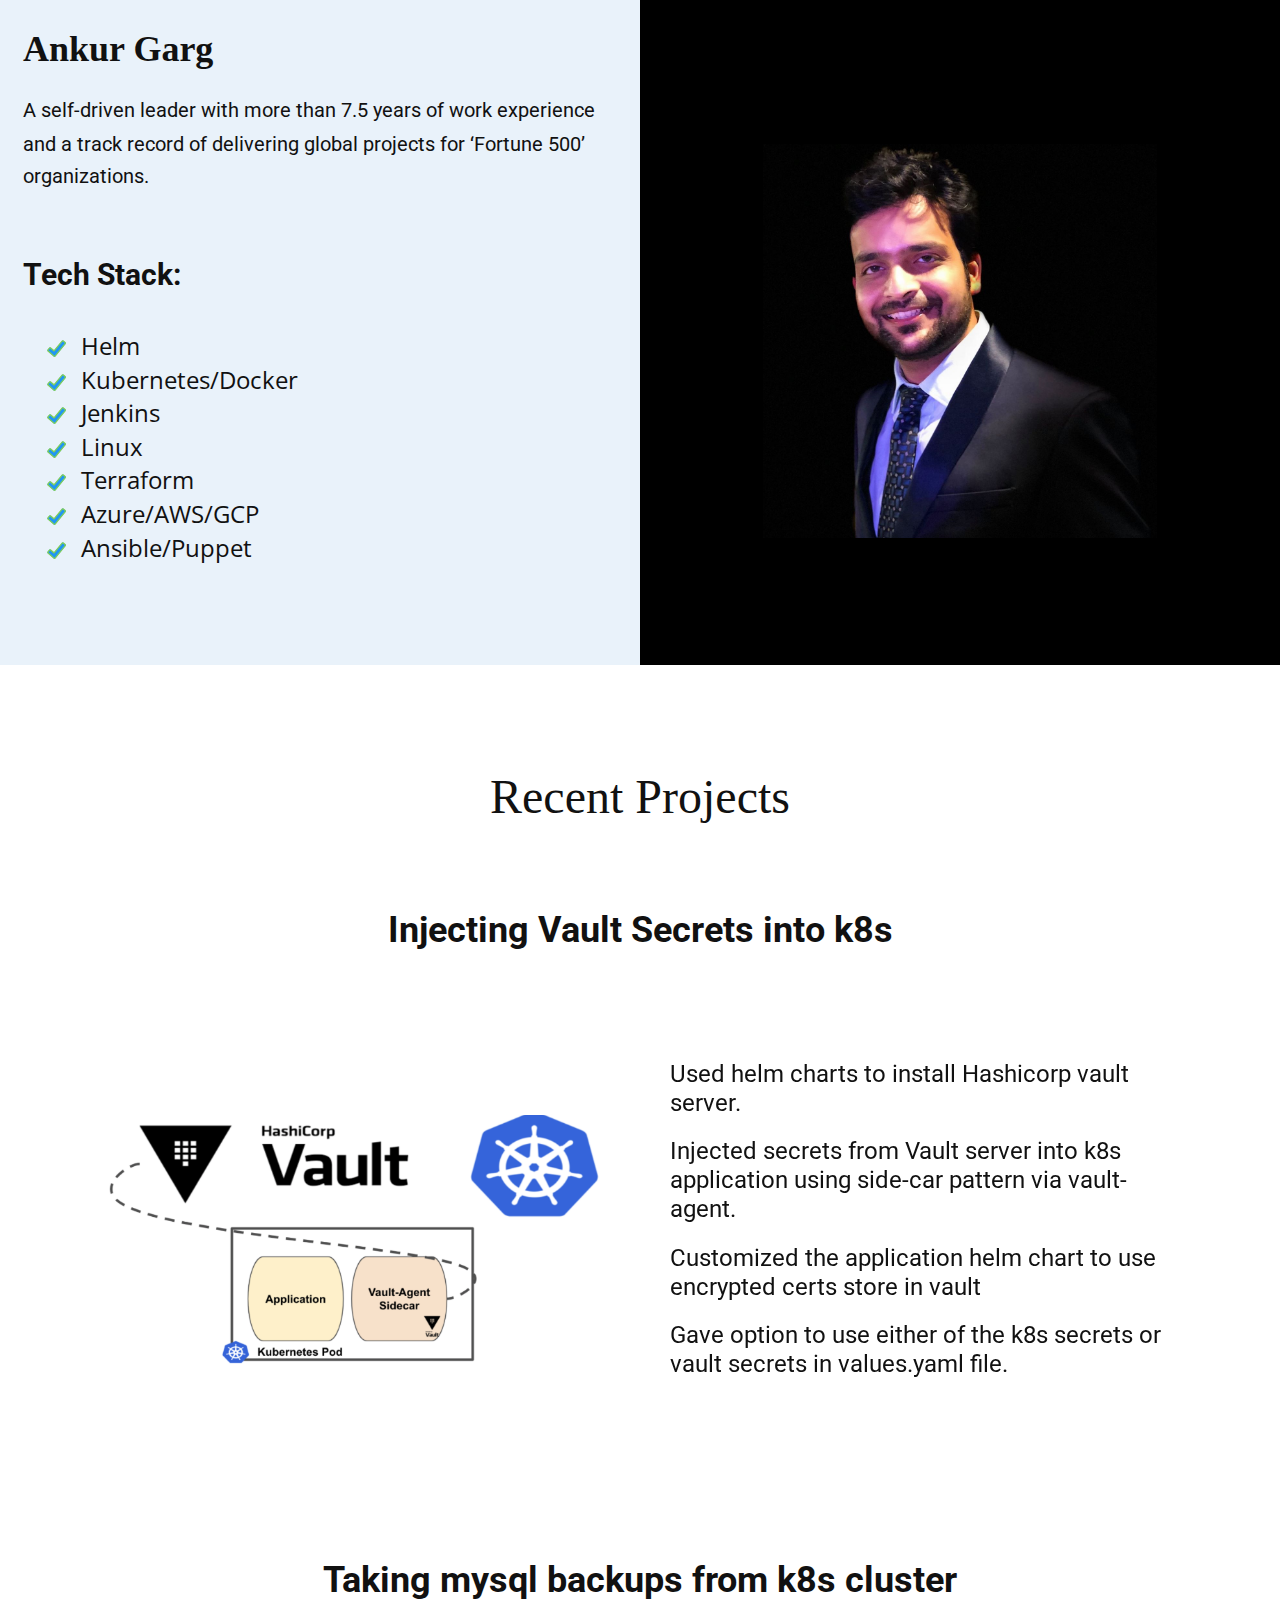
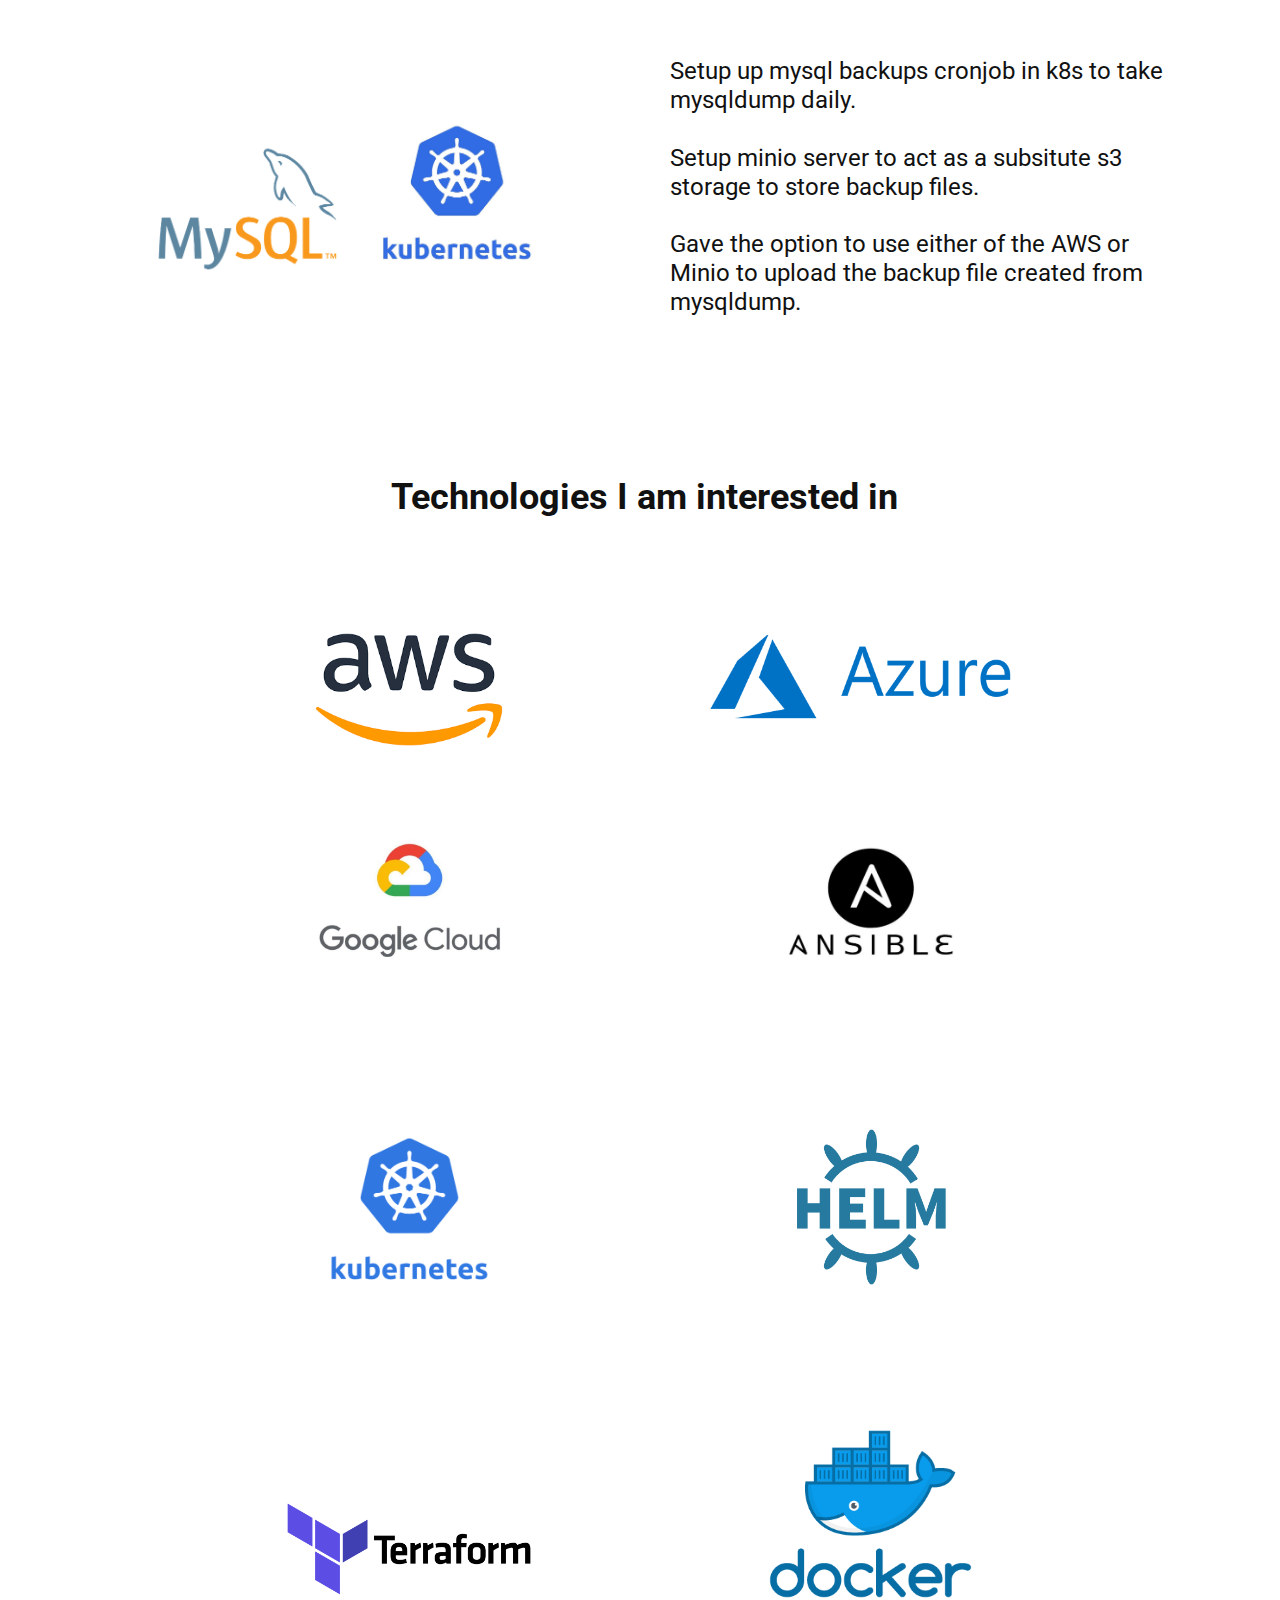
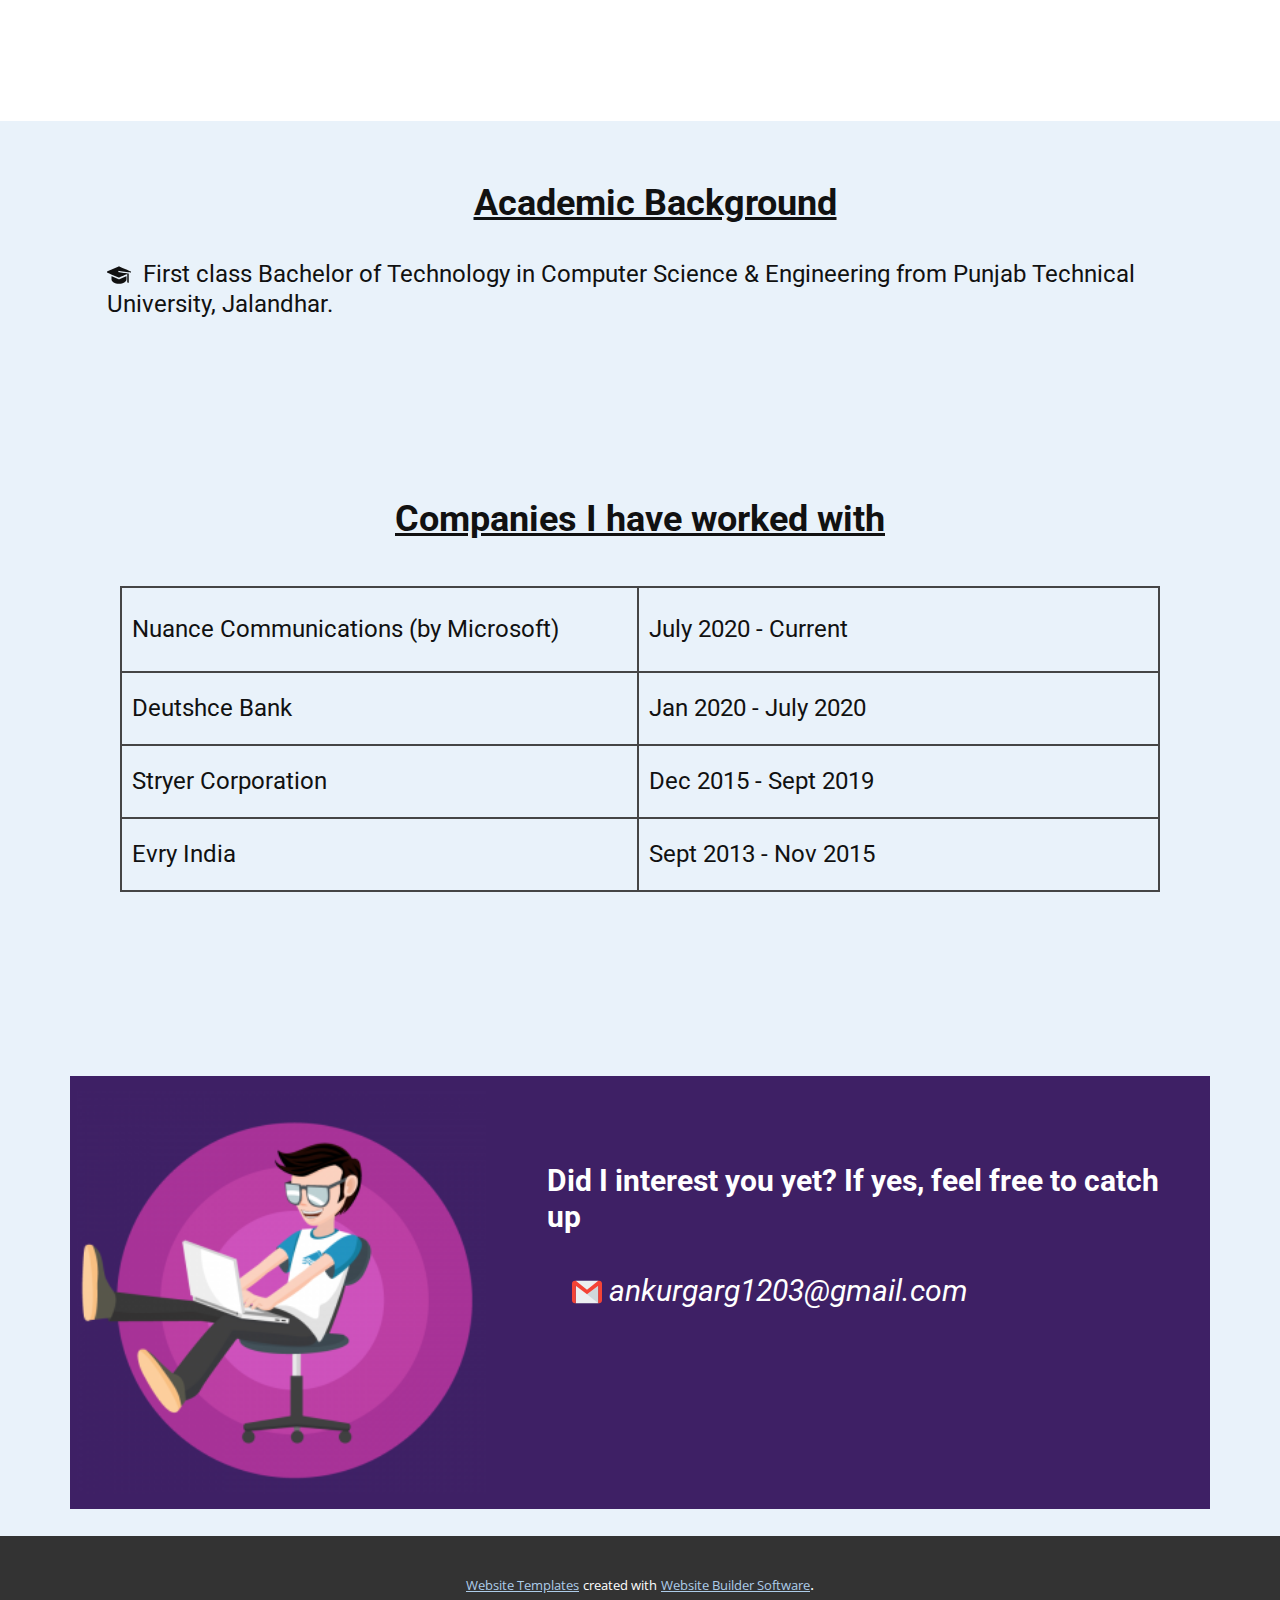
==== commit 5dd82f03: "final changes" ====
--- a/Home.html
+++ b/Home.html
@@ -13,6 +13,10 @@
     <script class="u-script" type="text/javascript" src="nicepage.js" defer=""></script>
     <meta name="generator" content="Nicepage 3.15.3, nicepage.com">
     <link id="u-theme-google-font" rel="stylesheet" href="https://fonts.googleapis.com/css?family=Roboto:100,100i,300,300i,400,400i,500,500i,700,700i,900,900i|Open+Sans:300,300i,400,400i,600,600i,700,700i,800,800i">
+    <link id="u-page-google-font" rel="stylesheet" href="https://fonts.googleapis.com/css?family=Roboto:100,100i,300,300i,400,400i,500,500i,700,700i,900,900i">
+    
+    
+    
     
     
     
@@ -35,70 +39,64 @@
       <div class="u-clearfix u-expanded-width u-layout-wrap u-layout-wrap-1">
         <div class="u-layout" style="">
           <div class="u-layout-row" style="">
-            <div class="u-container-style u-layout-cell u-palette-3-light-3 u-size-30 u-layout-cell-1">
+            <div class="u-container-style u-layout-cell u-palette-1-light-3 u-size-30 u-layout-cell-1">
               <div class="u-container-layout u-container-layout-1">
                 <h2 class="u-custom-font u-font-georgia u-text u-text-1">Ankur Garg</h2>
                 <p class="u-custom-font u-heading-font u-text u-text-2">A
-self-driven leader with more than 7.5 years of work experience and a track record
-of delivering global projects for ‘Fortune 500’ organizations.</p>
+self-driven lead<span style="font-size: 1.5rem;"></span>er with more than 7.5 years of work experience and a track record
+of delivering global projects for ‘Fortune 500’ organizations.
+                </p>
                 <h4 class="u-align-left u-text u-text-3">Tech Stack:&nbsp;</h4>
                 <ul class="u-align-left u-custom-list u-indent-4 u-spacing-8 u-text u-text-4">
                   <li>
                     <div class="class u-list-icon u-list-icon-1">
                       <svg class="u-svg-content" viewBox="0 0 24 24" id="svg-b1f6"><path d="m23.526 5.101c-.04-.399-.231-.759-.541-1.014l-2.318-1.904c-.639-.524-1.585-.432-2.111.207l-9.745 11.86-3.916-3.355c-.628-.536-1.576-.465-2.115.163l-1.952 2.278c-.261.304-.388.691-.357 1.091s.215.764.52 1.024l7.403 6.346c.275.235.616.361.974.361.044 0 .089-.002.134-.006.405-.036.77-.229 1.028-.542l12.662-15.411c.255-.309.373-.7.334-1.098z" fill="#2196f3"></path><path d="m.638 13.173c-.304.354-.452.807-.417 1.273.036.466.251.891.606 1.194l7.403 6.346v.001c.321.273.719.421 1.136.421.052 0 .104-.003.156-.007.472-.042.898-.266 1.199-.632l12.665-15.411c.613-.746.504-1.852-.242-2.464l-2.318-1.904c-.744-.612-1.848-.504-2.463.24l-9.584 11.665-3.722-3.189c-.732-.627-1.839-.543-2.467.189zm3.444-1.329 4.303 3.688c.153.131.348.196.554.178.201-.018.386-.115.514-.271l10.07-12.255c.087-.107.246-.123.352-.035l2.318 1.904c.107.088.123.246.035.353l-12.664 15.41c-.058.07-.132.087-.171.09-.039.006-.115.001-.185-.059l-7.404-6.346c-.068-.059-.083-.132-.086-.171-.003-.038.001-.113.06-.182l1.952-2.278c.089-.102.247-.116.352-.026z"></path></svg>
-                    </div>
-                    <span style="font-size: 1.125rem;">Helm</span>
+                    </div>Helm
                   </li>
                   <li>
                     <div class="class u-list-icon u-list-icon-2">
                       <svg class="u-svg-content" viewBox="0 0 24 24" id="svg-b1f6"><path d="m23.526 5.101c-.04-.399-.231-.759-.541-1.014l-2.318-1.904c-.639-.524-1.585-.432-2.111.207l-9.745 11.86-3.916-3.355c-.628-.536-1.576-.465-2.115.163l-1.952 2.278c-.261.304-.388.691-.357 1.091s.215.764.52 1.024l7.403 6.346c.275.235.616.361.974.361.044 0 .089-.002.134-.006.405-.036.77-.229 1.028-.542l12.662-15.411c.255-.309.373-.7.334-1.098z" fill="#2196f3"></path><path d="m.638 13.173c-.304.354-.452.807-.417 1.273.036.466.251.891.606 1.194l7.403 6.346v.001c.321.273.719.421 1.136.421.052 0 .104-.003.156-.007.472-.042.898-.266 1.199-.632l12.665-15.411c.613-.746.504-1.852-.242-2.464l-2.318-1.904c-.744-.612-1.848-.504-2.463.24l-9.584 11.665-3.722-3.189c-.732-.627-1.839-.543-2.467.189zm3.444-1.329 4.303 3.688c.153.131.348.196.554.178.201-.018.386-.115.514-.271l10.07-12.255c.087-.107.246-.123.352-.035l2.318 1.904c.107.088.123.246.035.353l-12.664 15.41c-.058.07-.132.087-.171.09-.039.006-.115.001-.185-.059l-7.404-6.346c-.068-.059-.083-.132-.086-.171-.003-.038.001-.113.06-.182l1.952-2.278c.089-.102.247-.116.352-.026z"></path></svg>
-                    </div>
-                    <span style="font-size: 1.125rem;"> Kubernetes/Docker</span>
+                    </div> Kubernetes/Docker
                   </li>
                   <li>
                     <div class="class u-list-icon u-list-icon-3">
                       <svg class="u-svg-content" viewBox="0 0 24 24" id="svg-b1f6"><path d="m23.526 5.101c-.04-.399-.231-.759-.541-1.014l-2.318-1.904c-.639-.524-1.585-.432-2.111.207l-9.745 11.86-3.916-3.355c-.628-.536-1.576-.465-2.115.163l-1.952 2.278c-.261.304-.388.691-.357 1.091s.215.764.52 1.024l7.403 6.346c.275.235.616.361.974.361.044 0 .089-.002.134-.006.405-.036.77-.229 1.028-.542l12.662-15.411c.255-.309.373-.7.334-1.098z" fill="#2196f3"></path><path d="m.638 13.173c-.304.354-.452.807-.417 1.273.036.466.251.891.606 1.194l7.403 6.346v.001c.321.273.719.421 1.136.421.052 0 .104-.003.156-.007.472-.042.898-.266 1.199-.632l12.665-15.411c.613-.746.504-1.852-.242-2.464l-2.318-1.904c-.744-.612-1.848-.504-2.463.24l-9.584 11.665-3.722-3.189c-.732-.627-1.839-.543-2.467.189zm3.444-1.329 4.303 3.688c.153.131.348.196.554.178.201-.018.386-.115.514-.271l10.07-12.255c.087-.107.246-.123.352-.035l2.318 1.904c.107.088.123.246.035.353l-12.664 15.41c-.058.07-.132.087-.171.09-.039.006-.115.001-.185-.059l-7.404-6.346c-.068-.059-.083-.132-.086-.171-.003-.038.001-.113.06-.182l1.952-2.278c.089-.102.247-.116.352-.026z"></path></svg>
-                    </div>
-                    <span style="font-size: 1.125rem;"> Jenkins</span>
+                    </div> Jenkins
                   </li>
                   <li>
                     <div class="class u-list-icon u-list-icon-4">
                       <svg class="u-svg-content" viewBox="0 0 24 24" id="svg-b1f6"><path d="m23.526 5.101c-.04-.399-.231-.759-.541-1.014l-2.318-1.904c-.639-.524-1.585-.432-2.111.207l-9.745 11.86-3.916-3.355c-.628-.536-1.576-.465-2.115.163l-1.952 2.278c-.261.304-.388.691-.357 1.091s.215.764.52 1.024l7.403 6.346c.275.235.616.361.974.361.044 0 .089-.002.134-.006.405-.036.77-.229 1.028-.542l12.662-15.411c.255-.309.373-.7.334-1.098z" fill="#2196f3"></path><path d="m.638 13.173c-.304.354-.452.807-.417 1.273.036.466.251.891.606 1.194l7.403 6.346v.001c.321.273.719.421 1.136.421.052 0 .104-.003.156-.007.472-.042.898-.266 1.199-.632l12.665-15.411c.613-.746.504-1.852-.242-2.464l-2.318-1.904c-.744-.612-1.848-.504-2.463.24l-9.584 11.665-3.722-3.189c-.732-.627-1.839-.543-2.467.189zm3.444-1.329 4.303 3.688c.153.131.348.196.554.178.201-.018.386-.115.514-.271l10.07-12.255c.087-.107.246-.123.352-.035l2.318 1.904c.107.088.123.246.035.353l-12.664 15.41c-.058.07-.132.087-.171.09-.039.006-.115.001-.185-.059l-7.404-6.346c-.068-.059-.083-.132-.086-.171-.003-.038.001-.113.06-.182l1.952-2.278c.089-.102.247-.116.352-.026z"></path></svg>
-                    </div>
-                    <span style="font-size: 1.125rem;"> Linux</span>
+                    </div> Linux
                   </li>
                   <li>
                     <div class="class u-list-icon u-list-icon-5">
                       <svg class="u-svg-content" viewBox="0 0 24 24" id="svg-b1f6"><path d="m23.526 5.101c-.04-.399-.231-.759-.541-1.014l-2.318-1.904c-.639-.524-1.585-.432-2.111.207l-9.745 11.86-3.916-3.355c-.628-.536-1.576-.465-2.115.163l-1.952 2.278c-.261.304-.388.691-.357 1.091s.215.764.52 1.024l7.403 6.346c.275.235.616.361.974.361.044 0 .089-.002.134-.006.405-.036.77-.229 1.028-.542l12.662-15.411c.255-.309.373-.7.334-1.098z" fill="#2196f3"></path><path d="m.638 13.173c-.304.354-.452.807-.417 1.273.036.466.251.891.606 1.194l7.403 6.346v.001c.321.273.719.421 1.136.421.052 0 .104-.003.156-.007.472-.042.898-.266 1.199-.632l12.665-15.411c.613-.746.504-1.852-.242-2.464l-2.318-1.904c-.744-.612-1.848-.504-2.463.24l-9.584 11.665-3.722-3.189c-.732-.627-1.839-.543-2.467.189zm3.444-1.329 4.303 3.688c.153.131.348.196.554.178.201-.018.386-.115.514-.271l10.07-12.255c.087-.107.246-.123.352-.035l2.318 1.904c.107.088.123.246.035.353l-12.664 15.41c-.058.07-.132.087-.171.09-.039.006-.115.001-.185-.059l-7.404-6.346c-.068-.059-.083-.132-.086-.171-.003-.038.001-.113.06-.182l1.952-2.278c.089-.102.247-.116.352-.026z"></path></svg>
-                    </div>
-                    <span style="font-size: 1.125rem;"> Terraform</span>
+                    </div> Terraform
                   </li>
                   <li>
                     <div class="class u-list-icon u-list-icon-6">
                       <svg class="u-svg-content" viewBox="0 0 24 24" id="svg-b1f6"><path d="m23.526 5.101c-.04-.399-.231-.759-.541-1.014l-2.318-1.904c-.639-.524-1.585-.432-2.111.207l-9.745 11.86-3.916-3.355c-.628-.536-1.576-.465-2.115.163l-1.952 2.278c-.261.304-.388.691-.357 1.091s.215.764.52 1.024l7.403 6.346c.275.235.616.361.974.361.044 0 .089-.002.134-.006.405-.036.77-.229 1.028-.542l12.662-15.411c.255-.309.373-.7.334-1.098z" fill="#2196f3"></path><path d="m.638 13.173c-.304.354-.452.807-.417 1.273.036.466.251.891.606 1.194l7.403 6.346v.001c.321.273.719.421 1.136.421.052 0 .104-.003.156-.007.472-.042.898-.266 1.199-.632l12.665-15.411c.613-.746.504-1.852-.242-2.464l-2.318-1.904c-.744-.612-1.848-.504-2.463.24l-9.584 11.665-3.722-3.189c-.732-.627-1.839-.543-2.467.189zm3.444-1.329 4.303 3.688c.153.131.348.196.554.178.201-.018.386-.115.514-.271l10.07-12.255c.087-.107.246-.123.352-.035l2.318 1.904c.107.088.123.246.035.353l-12.664 15.41c-.058.07-.132.087-.171.09-.039.006-.115.001-.185-.059l-7.404-6.346c-.068-.059-.083-.132-.086-.171-.003-.038.001-.113.06-.182l1.952-2.278c.089-.102.247-.116.352-.026z"></path></svg>
-                    </div>
-                    <span style="font-size: 1.125rem;"> Azure/AWS/GCP</span>
+                    </div> Azure/AWS/GCP
                   </li>
                   <li>
                     <div class="class u-list-icon u-list-icon-7">
                       <svg class="u-svg-content" viewBox="0 0 24 24" id="svg-b1f6"><path d="m23.526 5.101c-.04-.399-.231-.759-.541-1.014l-2.318-1.904c-.639-.524-1.585-.432-2.111.207l-9.745 11.86-3.916-3.355c-.628-.536-1.576-.465-2.115.163l-1.952 2.278c-.261.304-.388.691-.357 1.091s.215.764.52 1.024l7.403 6.346c.275.235.616.361.974.361.044 0 .089-.002.134-.006.405-.036.77-.229 1.028-.542l12.662-15.411c.255-.309.373-.7.334-1.098z" fill="#2196f3"></path><path d="m.638 13.173c-.304.354-.452.807-.417 1.273.036.466.251.891.606 1.194l7.403 6.346v.001c.321.273.719.421 1.136.421.052 0 .104-.003.156-.007.472-.042.898-.266 1.199-.632l12.665-15.411c.613-.746.504-1.852-.242-2.464l-2.318-1.904c-.744-.612-1.848-.504-2.463.24l-9.584 11.665-3.722-3.189c-.732-.627-1.839-.543-2.467.189zm3.444-1.329 4.303 3.688c.153.131.348.196.554.178.201-.018.386-.115.514-.271l10.07-12.255c.087-.107.246-.123.352-.035l2.318 1.904c.107.088.123.246.035.353l-12.664 15.41c-.058.07-.132.087-.171.09-.039.006-.115.001-.185-.059l-7.404-6.346c-.068-.059-.083-.132-.086-.171-.003-.038.001-.113.06-.182l1.952-2.278c.089-.102.247-.116.352-.026z"></path></svg>
-                    </div>
-                    <span style="font-size: 1.125rem;"> Ansible/Puppet</span>
+                    </div> Ansible/Puppet
                   </li>
                 </ul>
               </div>
             </div>
             <div class="u-align-left u-black u-container-style u-layout-cell u-size-30 u-layout-cell-2">
               <div class="u-container-layout u-container-layout-2">
-                <img class="u-image u-image-1" src="images/IMG_2496.jpg" data-image-width="240" data-image-height="320">
-              </div>
-            </div>
-          </div>
-        </div>
-      </div>
-    </section>
-    <section class="u-clearfix u-section-2" id="sec-ea04">
-      <div class="u-clearfix u-sheet u-sheet-1">
+                <img class="u-align-center u-image u-image-1" src="images/dp.jpg" data-image-width="1218" data-image-height="1218">
+              </div>
+            </div>
+          </div>
+        </div>
+      </div>
+    </section>
+    <section class="u-clearfix u-white u-section-2" id="sec-ea04">
+      <div class="u-clearfix u-sheet u-valign-middle u-sheet-1">
         <h1 class="u-align-center u-custom-font u-font-georgia u-text u-text-1">
           <br>Recent Projects
         </h1>
@@ -142,7 +140,7 @@
         </div>
       </div>
     </section>
-    <section class="u-clearfix u-section-3" id="sec-cc48">
+    <section class="u-clearfix u-white u-section-3" id="sec-cc48">
       <div class="u-clearfix u-sheet u-sheet-1">
         <h2 class="u-align-center u-text u-text-1">Taking mysql backups from k8s cluster</h2>
         <div class="u-clearfix u-expanded-width u-layout-wrap u-layout-wrap-1">
@@ -166,40 +164,165 @@
         </div>
       </div>
     </section>
-    <section class="u-align-center u-clearfix u-section-4" id="sec-3a36">
-      <div class="u-clearfix u-sheet u-sheet-1">
-        <h2 class="u-text u-text-1">Technologies I am interested in</h2>
-        <div class="u-expanded-width u-list u-list-1">
-          <div class="u-repeater u-repeater-1">
-            <div class="u-container-style u-list-item u-repeater-item">
-              <div class="u-container-layout u-similar-container u-container-layout-1">
-                <img class="u-image u-image-contain u-image-1" src="images/k8s.png" data-image-width="512" data-image-height="512">
-              </div>
-            </div>
-            <div class="u-container-style u-list-item u-repeater-item">
-              <div class="u-container-layout u-similar-container u-container-layout-2">
-                <img class="u-image u-image-contain u-image-2" src="images/helm.png" data-image-width="400" data-image-height="400">
-              </div>
-            </div>
-            <div class="u-container-style u-list-item u-repeater-item">
-              <div class="u-container-layout u-similar-container u-container-layout-3">
-                <img class="u-image u-image-contain u-image-3" src="images/docker.png" data-image-width="1354" data-image-height="1208">
-              </div>
-            </div>
-            <div class="u-container-style u-list-item u-repeater-item">
-              <div class="u-container-layout u-similar-container u-container-layout-4">
-                <img class="u-image u-image-contain u-image-4" src="images/jenkins.png" data-image-width="1100" data-image-height="600">
-              </div>
-            </div>
-          </div>
-        </div>
-      </div>
-    </section>
-    
-    
-    <footer class="u-align-center u-clearfix u-footer u-grey-80 u-footer" id="sec-c8a5"><div class="u-clearfix u-sheet u-sheet-1">
-        <p class="u-small-text u-text u-text-variant u-text-1">Sample text. Click to select the text box. Click again or double click to start editing the text.</p>
-      </div></footer>
+    <section class="u-align-center u-clearfix u-white u-section-4" id="sec-679d">
+      <div class="u-clearfix u-sheet u-sheet-1">
+        <div class="u-container-style u-group u-white u-group-1">
+          <div class="u-container-layout u-container-layout-1">
+            <h3 class="u-align-center u-text u-text-1">
+              <span style="font-weight: 700;">&nbsp;Technologies I am interested in</span>
+            </h3>
+          </div>
+        </div>
+        <div class="u-clearfix u-layout-wrap u-layout-wrap-1">
+          <div class="u-layout">
+            <div class="u-layout-col">
+              <div class="u-size-30">
+                <div class="u-layout-row">
+                  <div class="u-container-style u-layout-cell u-size-30 u-layout-cell-1">
+                    <div class="u-container-layout u-valign-middle u-container-layout-2">
+                      <img class="u-align-center u-image u-image-default u-image-1" src="images/aws.png" alt="" data-image-width="290" data-image-height="174">
+                    </div>
+                  </div>
+                  <div class="u-container-style u-layout-cell u-size-30 u-layout-cell-2">
+                    <div class="u-container-layout u-container-layout-3">
+                      <img class="u-align-center u-image u-image-default u-image-2" src="images/azure.png" alt="" data-image-width="495" data-image-height="210">
+                    </div>
+                  </div>
+                </div>
+              </div>
+              <div class="u-size-30">
+                <div class="u-layout-row">
+                  <div class="u-container-style u-layout-cell u-size-30 u-layout-cell-3">
+                    <div class="u-container-layout u-valign-middle u-container-layout-4">
+                      <img class="u-align-center u-image u-image-3" src="images/gcp.jpg" data-image-width="1024" data-image-height="512">
+                    </div>
+                  </div>
+                  <div class="u-align-left u-container-style u-layout-cell u-size-30 u-layout-cell-4">
+                    <div class="u-container-layout u-container-layout-5">
+                      <img class="u-align-center u-image u-image-default u-image-4" src="images/ansible.jpg" alt="" data-image-width="1200" data-image-height="780">
+                    </div>
+                  </div>
+                </div>
+              </div>
+            </div>
+          </div>
+        </div>
+        <div class="u-clearfix u-layout-wrap u-layout-wrap-2">
+          <div class="u-layout">
+            <div class="u-layout-col">
+              <div class="u-size-30">
+                <div class="u-layout-row">
+                  <div class="u-container-style u-layout-cell u-size-30 u-layout-cell-5">
+                    <div class="u-container-layout u-container-layout-6">
+                      <img class="u-align-center u-image u-image-default u-image-5" src="images/kubernetes-new.png" alt="" data-image-width="730" data-image-height="389">
+                    </div>
+                  </div>
+                  <div class="u-container-style u-layout-cell u-size-30 u-layout-cell-6">
+                    <div class="u-container-layout u-valign-top u-container-layout-7">
+                      <img class="u-align-center u-image u-image-default u-preserve-proportions u-image-6" src="images/helm.png" alt="" data-image-width="400" data-image-height="400">
+                    </div>
+                  </div>
+                </div>
+              </div>
+              <div class="u-size-30">
+                <div class="u-layout-row">
+                  <div class="u-container-style u-layout-cell u-size-30 u-layout-cell-7">
+                    <div class="u-container-layout u-valign-bottom u-container-layout-8">
+                      <img class="u-image u-image-default u-image-7" src="images/terraform.png" alt="" data-image-width="480" data-image-height="240">
+                    </div>
+                  </div>
+                  <div class="u-container-style u-layout-cell u-size-30 u-layout-cell-8">
+                    <div class="u-container-layout u-container-layout-9">
+                      <img class="u-align-center u-image u-image-default u-image-8" src="images/docker1.png" alt="" data-image-width="336" data-image-height="287">
+                    </div>
+                  </div>
+                </div>
+              </div>
+            </div>
+          </div>
+        </div>
+      </div>
+    </section>
+    <section class="u-clearfix u-section-5" id="sec-011a">
+      <div class="u-clearfix u-sheet u-sheet-1">
+        <div class="u-clearfix u-expanded-width u-layout-wrap u-layout-wrap-1">
+          <div class="u-layout">
+            <div class="u-layout-col">
+              <div class="u-align-left u-container-style u-layout-cell u-palette-1-light-3 u-size-60 u-layout-cell-1">
+                <div class="u-container-layout u-valign-top u-container-layout-1">
+                  <h2 class="u-align-center u-text u-text-default u-text-1">Academic Background</h2>
+                  <h3 class="u-custom-font u-font-roboto u-text u-text-2"><span class="u-icon u-icon-1"><svg class="u-svg-content" viewBox="0 0 511.973 511.973" style="width: 1em; height: 1em;"><g><path d="m502.332 177.307c-1.414-.614-35.889-15.549-240-104-4.06-1.76-8.66-1.76-12.72 0l-240 104c-12.878 5.569-12.754 23.849 0 29.36 46.624 20.201 122.845 53.234 240 104 4.036 1.75 8.636 1.771 12.72 0 11.125-4.821 162.711-70.509 169.64-73.51v170.381c0 8.618 6.626 16.031 15.235 16.431 9.188.428 16.765-6.888 16.765-15.982v-176.633c0-2.514-1.862-4.637-4.356-4.958-30.031-3.87-171.66-22.15-205.694-26.539-9.844-1.23-15.978-11.198-13.39-20.07 2.03-7.493 9.144-12.266 16.35-11.77.718.042 228.73 29.466 228.567 29.445 4.26.548 7.762 3.276 9.444 6.975 1.176 2.586 4.17 3.771 6.742 2.565 4.305-2.018 8.039-4.674 9.737-10.685 2.186-7.789-1.764-15.864-9.04-19.01z"></path><path d="m236.882 340.027-133.922-58.032c-3.302-1.431-6.988.99-6.988 4.588v57.404c0 53.83 70.28 96 160 96s160-42.17 160-96v-57.404c0-3.598-3.686-6.018-6.988-4.588l-133.932 58.032c-12.16 5.286-25.998 5.282-38.17 0z"></path>
+</g></svg><img></span>&nbsp; First class Bachelor of Technology in
+Computer Science &amp; Engineering from Punjab Technical&nbsp; University, Jalandhar.
+                  </h3>
+                </div>
+              </div>
+            </div>
+          </div>
+        </div>
+      </div>
+    </section>
+    <section class="u-clearfix u-section-6" id="sec-ee87" data-animation-name="" data-animation-duration="0" data-animation-delay="0" data-animation-direction="">
+      <div class="u-clearfix u-sheet u-sheet-1">
+        <div class="u-container-style u-group u-palette-1-light-3 u-group-1">
+          <div class="u-container-layout u-container-layout-1">
+            <h2 class="u-align-center u-text u-text-1">Companies I have worked with</h2>
+          </div>
+        </div>
+        <div class="u-table u-table-responsive u-table-1">
+          <table class="u-table-entity">
+            <colgroup>
+              <col width="49.8%">
+              <col width="50.2%">
+            </colgroup>
+            <tbody class="u-custom-font u-font-roboto u-table-body u-table-body-1">
+              <tr style="height: 85px;">
+                <td class="u-border-2 u-border-grey-dark-1 u-table-cell u-table-cell-1">Nuance Communications (by Microsoft)</td>
+                <td class="u-border-2 u-border-grey-dark-1 u-table-cell">July 2020 - Current</td>
+              </tr>
+              <tr style="height: 73px;">
+                <td class="u-border-2 u-border-grey-dark-1 u-table-cell">Deutshce Bank</td>
+                <td class="u-border-2 u-border-grey-dark-1 u-table-cell">Jan 2020 - July 2020</td>
+              </tr>
+              <tr style="height: 73px;">
+                <td class="u-border-2 u-border-grey-dark-1 u-table-cell">Stryer Corporation</td>
+                <td class="u-border-2 u-border-grey-dark-1 u-table-cell">Dec 2015 - Sept 2019</td>
+              </tr>
+              <tr style="height: 73px;">
+                <td class="u-border-2 u-border-grey-dark-1 u-table-cell">Evry India</td>
+                <td class="u-border-2 u-border-grey-dark-1 u-table-cell">Sept 2013 - Nov 2015</td>
+              </tr>
+            </tbody>
+          </table>
+        </div>
+      </div>
+    </section>
+    <section class="u-clearfix u-section-7" id="sec-6c1d">
+      <div class="u-clearfix u-sheet u-sheet-1">
+        <div class="u-clearfix u-expanded-width u-gutter-0 u-layout-wrap u-layout-wrap-1">
+          <div class="u-layout">
+            <div class="u-layout-row">
+              <div class="u-container-style u-custom-color-1 u-layout-cell u-size-24 u-layout-cell-1">
+                <div class="u-container-layout u-container-layout-1">
+                  <img class="u-image u-image-1" src="images/ending.png" data-image-width="300" data-image-height="300">
+                </div>
+              </div>
+              <div class="u-container-style u-custom-color-1 u-layout-cell u-size-36 u-layout-cell-2">
+                <div class="u-container-layout u-container-layout-2">
+                  <h3 class="u-text u-text-1">Did I interest<span style="font-weight: 700;"></span> you yet? If yes, feel free to catch up
+                  </h3>
+                  <h4 class="u-text u-text-2"><span class="u-icon u-icon-1"><svg class="u-svg-content" viewBox="0 0 512 512" x="0px" y="0px" style="width: 1em; height: 1em;"><rect x="64" y="64" style="fill:#ECEFF1;" width="384" height="384"></rect><polygon style="fill:#CFD8DC;" points="256,296.384 448,448 448,148.672 "></polygon><path style="fill:#F44336;" d="M464,64h-16L256,215.616L64,64H48C21.504,64,0,85.504,0,112v288c0,26.496,21.504,48,48,48h16V148.672  l192,147.68L448,148.64V448h16c26.496,0,48-21.504,48-48V112C512,85.504,490.496,64,464,64z"></path></svg><img></span>&nbsp;ankurgarg1203@gmail.com
+                  </h4>
+                </div>
+              </div>
+            </div>
+          </div>
+        </div>
+      </div>
+    </section>
+    
+    
+    
     <section class="u-backlink u-clearfix u-grey-80">
       <a class="u-link" href="https://nicepage.com/website-templates" target="_blank">
         <span>Website Templates</span>
--- a/nicepage.css
+++ b/nicepage.css
@@ -1,365 +1,365 @@
-/*begin-commonstyles library*//*!
- * froala_editor v3.2.3 (https://www.froala.com/wysiwyg-editor)
- * License https://froala.com/wysiwyg-editor/terms/
- * Copyright 2014-2020 Froala Labs
- */
-
-.fr-clearfix::after {
-  clear: both;
-  display: block;
-  content: "";
-  height: 0; }
-
-.fr-hide-by-clipping {
-  position: absolute;
-  width: 1px;
-  height: 1px;
-  padding: 0;
-  margin: -1px;
-  overflow: hidden;
-  clip: rect(0, 0, 0, 0);
-  border: 0; }
-
-.fr-view img.fr-rounded, .fr-view .fr-img-caption.fr-rounded img {
-  border-radius: 10px;
-  -moz-border-radius: 10px;
-  -webkit-border-radius: 10px;
-  -moz-background-clip: padding;
-  -webkit-background-clip: padding-box;
-  background-clip: padding-box; }
-
-.fr-view img.fr-shadow, .fr-view .fr-img-caption.fr-shadow img {
-  -webkit-box-shadow: 10px 10px 5px 0px #cccccc;
-  -moz-box-shadow: 10px 10px 5px 0px #cccccc;
-  box-shadow: 10px 10px 5px 0px #cccccc; }
-
-.fr-view img.fr-bordered, .fr-view .fr-img-caption.fr-bordered img {
-  border: solid 5px #CCC; }
-
-.fr-view img.fr-bordered {
-  -webkit-box-sizing: content-box;
-  -moz-box-sizing: content-box;
-  box-sizing: content-box; }
-
-.fr-view .fr-img-caption.fr-bordered img {
-  -webkit-box-sizing: border-box;
-  -moz-box-sizing: border-box;
-  box-sizing: border-box; }
-
-.fr-view {
-  word-wrap: break-word; }
-  .fr-view span[style~="color:"] a {
-    color: inherit; }
-  .fr-view strong {
-    font-weight: 700; }
-  .fr-view table {
-    border: none;
-    border-collapse: collapse;
-    empty-cells: show;
-    max-width: 100%; }
-    .fr-view table td {
-      min-width: 5px; }
-    .fr-view table.fr-dashed-borders td, .fr-view table.fr-dashed-borders th {
-      border-style: dashed; }
-    .fr-view table.fr-alternate-rows tbody tr:nth-child(2n) {
-      background: whitesmoke; }
-    .fr-view table td, .fr-view table th {
-      border: 1px solid #DDD; }
-      .fr-view table td:empty, .fr-view table th:empty {
-        height: 20px; }
-      .fr-view table td.fr-highlighted, .fr-view table th.fr-highlighted {
-        border: 1px double red; }
-      .fr-view table td.fr-thick, .fr-view table th.fr-thick {
-        border-width: 2px; }
-    .fr-view table th {
-      background: #ececec; }
-  .fr-view hr {
-    clear: both;
-    user-select: none;
-    -o-user-select: none;
-    -moz-user-select: none;
-    -khtml-user-select: none;
-    -webkit-user-select: none;
-    -ms-user-select: none;
-    break-after: always;
-    page-break-after: always; }
-  .fr-view .fr-file {
-    position: relative; }
-    .fr-view .fr-file::after {
-      position: relative;
-      content: "\1F4CE";
-      font-weight: normal; }
-  .fr-view pre {
-    white-space: pre-wrap;
-    word-wrap: break-word;
-    overflow: visible; }
-/*.fr-view[dir="rtl"] blockquote {
-  border-left: none;
-  border-right: solid 2px #5E35B1;
-  margin-right: 0;
-  padding-right: 5px;
-  padding-left: 0; }
-  .fr-view[dir="rtl"] blockquote blockquote {
-    border-color: #00BCD4; }
-    .fr-view[dir="rtl"] blockquote blockquote blockquote {
-      border-color: #43A047; }
-.fr-view blockquote {
-  border-left: solid 2px #5E35B1;
-  margin-left: 0;
-  padding-left: 5px;
-  color: #5E35B1; }
-  .fr-view blockquote blockquote {
-    border-color: #00BCD4;
-    color: #00BCD4; }
-    .fr-view blockquote blockquote blockquote {
-      border-color: #43A047;
-      color: #43A047; }*/
-  .fr-view span.fr-emoticon {
-    font-weight: normal;
-    font-family: "Apple Color Emoji","Segoe UI Emoji","NotoColorEmoji","Segoe UI Symbol","Android Emoji","EmojiSymbols";
-    display: inline;
-    line-height: 0; }
-    .fr-view span.fr-emoticon.fr-emoticon-img {
-      background-repeat: no-repeat !important;
-      font-size: inherit;
-      height: 1em;
-      width: 1em;
-      min-height: 20px;
-      min-width: 20px;
-      display: inline-block;
-      margin: -.1em .1em .1em;
-      line-height: 1;
-      vertical-align: middle; }
-  .fr-view .fr-text-gray {
-    color: #AAA !important; }
-  .fr-view .fr-text-bordered {
-    border-top: solid 1px #222;
-    border-bottom: solid 1px #222;
-    padding: 10px 0; }
-  .fr-view .fr-text-spaced {
-    letter-spacing: 1px; }
-  .fr-view .fr-text-uppercase {
-    text-transform: uppercase; }
-  .fr-view .fr-class-highlighted {
-    background-color: #ffff00; }
-  .fr-view .fr-class-code {
-    border-color: #cccccc;
-    border-radius: 2px;
-    -moz-border-radius: 2px;
-    -webkit-border-radius: 2px;
-    -moz-background-clip: padding;
-    -webkit-background-clip: padding-box;
-    background-clip: padding-box;
-    background: #f5f5f5;
-    padding: 10px;
-    font-family: "Courier New", Courier, monospace; }
-  .fr-view .fr-class-transparency {
-    opacity: 0.5; }
-  .fr-view img {
-    position: relative;
-    max-width: 100%; }
-    .fr-view img.fr-dib {
-      margin: 10px auto;
-      display: block;
-      float: none;
-      vertical-align: top; }
-      .fr-view img.fr-dib.fr-fil {
-        margin-left: 0;
-        text-align: left; }
-      .fr-view img.fr-dib.fr-fir {
-        margin-right: 0;
-        text-align: right; }
-    .fr-view img.fr-dii {
-      display: inline-block;
-      float: none;
-      vertical-align: bottom;
-      margin-left: 5px;
-      margin-right: 5px;
-      max-width: calc(100% - (2 * 5px)); }
-      .fr-view img.fr-dii.fr-fil {
-        float: left;
-        margin: 10px 15px 10px 0;
-        max-width: calc(100% - 5px); }
-      .fr-view img.fr-dii.fr-fir {
-        float: right;
-        margin: 10px 0 10px 15px;
-        max-width: calc(100% - 5px); }
-  .fr-view span.fr-img-caption {
-    position: relative;
-    max-width: 100%; }
-    .fr-view span.fr-img-caption.fr-dib {
-      margin: 5px auto;
-      display: block;
-      float: none;
-      vertical-align: top; }
-      .fr-view span.fr-img-caption.fr-dib.fr-fil {
-        margin-left: 0;
-        text-align: left; }
-      .fr-view span.fr-img-caption.fr-dib.fr-fir {
-        margin-right: 0;
-        text-align: right; }
-    .fr-view span.fr-img-caption.fr-dii {
-      display: inline-block;
-      float: none;
-      vertical-align: bottom;
-      margin-left: 5px;
-      margin-right: 5px;
-      max-width: calc(100% - (2 * 5px)); }
-      .fr-view span.fr-img-caption.fr-dii.fr-fil {
-        float: left;
-        margin: 5px 5px 5px 0;
-        max-width: calc(100% - 5px); }
-      .fr-view span.fr-img-caption.fr-dii.fr-fir {
-        float: right;
-        margin: 5px 0 5px 5px;
-        max-width: calc(100% - 5px); }
-  .fr-view .fr-video {
-    text-align: center;
-    position: relative; }
-    .fr-view .fr-video.fr-rv {
-      padding-bottom: 56.25%;
-      padding-top: 30px;
-      height: 0;
-      overflow: hidden; }
-      .fr-view .fr-video.fr-rv > iframe, .fr-view .fr-video.fr-rv object, .fr-view .fr-video.fr-rv embed {
-        position: absolute !important;
-        top: 0;
-        left: 0;
-        width: 100%;
-        height: 100%; }
-    .fr-view .fr-video > * {
-      -webkit-box-sizing: content-box;
-      -moz-box-sizing: content-box;
-      box-sizing: content-box;
-      max-width: 100%;
-      border: none; }
-    .fr-view .fr-video.fr-dvb {
-      display: block;
-      clear: both; }
-      .fr-view .fr-video.fr-dvb.fr-fvl {
-        text-align: left; }
-      .fr-view .fr-video.fr-dvb.fr-fvr {
-        text-align: right; }
-    .fr-view .fr-video.fr-dvi {
-      display: inline-block; }
-      .fr-view .fr-video.fr-dvi.fr-fvl {
-        float: left; }
-      .fr-view .fr-video.fr-dvi.fr-fvr {
-        float: right; }
-  .fr-view a.fr-strong {
-    font-weight: 700; }
-  .fr-view a.fr-green {
-    color: green; }
-  .fr-view .fr-img-caption {
-    text-align: center; }
-    .fr-view .fr-img-caption .fr-img-wrap {
-      padding: 0;
-      margin: auto;
-      text-align: center;
-      width: 100%; }
-      .fr-view .fr-img-caption .fr-img-wrap a {
-        display: block; }
-      .fr-view .fr-img-caption .fr-img-wrap img {
-        display: block;
-        margin: auto;
-        width: 100%; }
-      .fr-view .fr-img-caption .fr-img-wrap > span {
-        margin: auto;
-        display: block;
-        padding: 5px 5px 10px;
-        font-size: 14px;
-        font-weight: initial;
-        -webkit-box-sizing: border-box;
-        -moz-box-sizing: border-box;
-        box-sizing: border-box;
-        -webkit-opacity: 0.9;
-        -moz-opacity: 0.9;
-        opacity: 0.9;
-        -ms-filter: "progid:DXImageTransform.Microsoft.Alpha(Opacity=0)";
-        width: 100%;
-        text-align: center; }
-  .fr-view button.fr-rounded, .fr-view input.fr-rounded, .fr-view textarea.fr-rounded {
-    border-radius: 10px;
-    -moz-border-radius: 10px;
-    -webkit-border-radius: 10px;
-    -moz-background-clip: padding;
-    -webkit-background-clip: padding-box;
-    background-clip: padding-box; }
-  .fr-view button.fr-large, .fr-view input.fr-large, .fr-view textarea.fr-large {
-    font-size: 24px; }
-  .fr-view ul, .fr-view ol {
-    list-style-position: inside; }
-
-/**
- * Image style.
- */
-a.fr-view.fr-strong {
-  font-weight: 700; }
-a.fr-view.fr-green {
-  color: green; }
-
-/**
- * Link style.
- */
-img.fr-view {
-  position: relative;
-  max-width: 100%; }
-  img.fr-view.fr-dib {
-    margin: 5px auto;
-    display: block;
-    float: none;
-    vertical-align: top; }
-    img.fr-view.fr-dib.fr-fil {
-      margin-left: 0;
-      text-align: left; }
-    img.fr-view.fr-dib.fr-fir {
-      margin-right: 0;
-      text-align: right; }
-  img.fr-view.fr-dii {
-    display: inline-block;
-    float: none;
-    vertical-align: bottom;
-    margin-left: 5px;
-    margin-right: 5px;
-    max-width: calc(100% - (2 * 5px)); }
-    img.fr-view.fr-dii.fr-fil {
-      float: left;
-      margin: 5px 5px 5px 0;
-      max-width: calc(100% - 5px); }
-    img.fr-view.fr-dii.fr-fir {
-      float: right;
-      margin: 5px 0 5px 5px;
-      max-width: calc(100% - 5px); }
-
-span.fr-img-caption.fr-view {
-  position: relative;
-  max-width: 100%; }
-  span.fr-img-caption.fr-view.fr-dib {
-    margin: 5px auto;
-    display: block;
-    float: none;
-    vertical-align: top; }
-    span.fr-img-caption.fr-view.fr-dib.fr-fil {
-      margin-left: 0;
-      text-align: left; }
-    span.fr-img-caption.fr-view.fr-dib.fr-fir {
-      margin-right: 0;
-      text-align: right; }
-  span.fr-img-caption.fr-view.fr-dii {
-    display: inline-block;
-    float: none;
-    vertical-align: bottom;
-    margin-left: 5px;
-    margin-right: 5px;
-    max-width: calc(100% - (2 * 5px)); }
-    span.fr-img-caption.fr-view.fr-dii.fr-fil {
-      float: left;
-      margin: 5px 5px 5px 0;
-      max-width: calc(100% - 5px); }
-    span.fr-img-caption.fr-view.fr-dii.fr-fir {
-      float: right;
-      margin: 5px 0 5px 5px;
-      max-width: calc(100% - 5px); }
+/*begin-commonstyles library*//*!
+ * froala_editor v3.2.3 (https://www.froala.com/wysiwyg-editor)
+ * License https://froala.com/wysiwyg-editor/terms/
+ * Copyright 2014-2020 Froala Labs
+ */
+
+.fr-clearfix::after {
+  clear: both;
+  display: block;
+  content: "";
+  height: 0; }
+
+.fr-hide-by-clipping {
+  position: absolute;
+  width: 1px;
+  height: 1px;
+  padding: 0;
+  margin: -1px;
+  overflow: hidden;
+  clip: rect(0, 0, 0, 0);
+  border: 0; }
+
+.fr-view img.fr-rounded, .fr-view .fr-img-caption.fr-rounded img {
+  border-radius: 10px;
+  -moz-border-radius: 10px;
+  -webkit-border-radius: 10px;
+  -moz-background-clip: padding;
+  -webkit-background-clip: padding-box;
+  background-clip: padding-box; }
+
+.fr-view img.fr-shadow, .fr-view .fr-img-caption.fr-shadow img {
+  -webkit-box-shadow: 10px 10px 5px 0px #cccccc;
+  -moz-box-shadow: 10px 10px 5px 0px #cccccc;
+  box-shadow: 10px 10px 5px 0px #cccccc; }
+
+.fr-view img.fr-bordered, .fr-view .fr-img-caption.fr-bordered img {
+  border: solid 5px #CCC; }
+
+.fr-view img.fr-bordered {
+  -webkit-box-sizing: content-box;
+  -moz-box-sizing: content-box;
+  box-sizing: content-box; }
+
+.fr-view .fr-img-caption.fr-bordered img {
+  -webkit-box-sizing: border-box;
+  -moz-box-sizing: border-box;
+  box-sizing: border-box; }
+
+.fr-view {
+  word-wrap: break-word; }
+  .fr-view span[style~="color:"] a {
+    color: inherit; }
+  .fr-view strong {
+    font-weight: 700; }
+  .fr-view table {
+    border: none;
+    border-collapse: collapse;
+    empty-cells: show;
+    max-width: 100%; }
+    .fr-view table td {
+      min-width: 5px; }
+    .fr-view table.fr-dashed-borders td, .fr-view table.fr-dashed-borders th {
+      border-style: dashed; }
+    .fr-view table.fr-alternate-rows tbody tr:nth-child(2n) {
+      background: whitesmoke; }
+    .fr-view table td, .fr-view table th {
+      border: 1px solid #DDD; }
+      .fr-view table td:empty, .fr-view table th:empty {
+        height: 20px; }
+      .fr-view table td.fr-highlighted, .fr-view table th.fr-highlighted {
+        border: 1px double red; }
+      .fr-view table td.fr-thick, .fr-view table th.fr-thick {
+        border-width: 2px; }
+    .fr-view table th {
+      background: #ececec; }
+  .fr-view hr {
+    clear: both;
+    user-select: none;
+    -o-user-select: none;
+    -moz-user-select: none;
+    -khtml-user-select: none;
+    -webkit-user-select: none;
+    -ms-user-select: none;
+    break-after: always;
+    page-break-after: always; }
+  .fr-view .fr-file {
+    position: relative; }
+    .fr-view .fr-file::after {
+      position: relative;
+      content: "\1F4CE";
+      font-weight: normal; }
+  .fr-view pre {
+    white-space: pre-wrap;
+    word-wrap: break-word;
+    overflow: visible; }
+/*.fr-view[dir="rtl"] blockquote {
+  border-left: none;
+  border-right: solid 2px #5E35B1;
+  margin-right: 0;
+  padding-right: 5px;
+  padding-left: 0; }
+  .fr-view[dir="rtl"] blockquote blockquote {
+    border-color: #00BCD4; }
+    .fr-view[dir="rtl"] blockquote blockquote blockquote {
+      border-color: #43A047; }
+.fr-view blockquote {
+  border-left: solid 2px #5E35B1;
+  margin-left: 0;
+  padding-left: 5px;
+  color: #5E35B1; }
+  .fr-view blockquote blockquote {
+    border-color: #00BCD4;
+    color: #00BCD4; }
+    .fr-view blockquote blockquote blockquote {
+      border-color: #43A047;
+      color: #43A047; }*/
+  .fr-view span.fr-emoticon {
+    font-weight: normal;
+    font-family: "Apple Color Emoji","Segoe UI Emoji","NotoColorEmoji","Segoe UI Symbol","Android Emoji","EmojiSymbols";
+    display: inline;
+    line-height: 0; }
+    .fr-view span.fr-emoticon.fr-emoticon-img {
+      background-repeat: no-repeat !important;
+      font-size: inherit;
+      height: 1em;
+      width: 1em;
+      min-height: 20px;
+      min-width: 20px;
+      display: inline-block;
+      margin: -.1em .1em .1em;
+      line-height: 1;
+      vertical-align: middle; }
+  .fr-view .fr-text-gray {
+    color: #AAA !important; }
+  .fr-view .fr-text-bordered {
+    border-top: solid 1px #222;
+    border-bottom: solid 1px #222;
+    padding: 10px 0; }
+  .fr-view .fr-text-spaced {
+    letter-spacing: 1px; }
+  .fr-view .fr-text-uppercase {
+    text-transform: uppercase; }
+  .fr-view .fr-class-highlighted {
+    background-color: #ffff00; }
+  .fr-view .fr-class-code {
+    border-color: #cccccc;
+    border-radius: 2px;
+    -moz-border-radius: 2px;
+    -webkit-border-radius: 2px;
+    -moz-background-clip: padding;
+    -webkit-background-clip: padding-box;
+    background-clip: padding-box;
+    background: #f5f5f5;
+    padding: 10px;
+    font-family: "Courier New", Courier, monospace; }
+  .fr-view .fr-class-transparency {
+    opacity: 0.5; }
+  .fr-view img {
+    position: relative;
+    max-width: 100%; }
+    .fr-view img.fr-dib {
+      margin: 10px auto;
+      display: block;
+      float: none;
+      vertical-align: top; }
+      .fr-view img.fr-dib.fr-fil {
+        margin-left: 0;
+        text-align: left; }
+      .fr-view img.fr-dib.fr-fir {
+        margin-right: 0;
+        text-align: right; }
+    .fr-view img.fr-dii {
+      display: inline-block;
+      float: none;
+      vertical-align: bottom;
+      margin-left: 5px;
+      margin-right: 5px;
+      max-width: calc(100% - (2 * 5px)); }
+      .fr-view img.fr-dii.fr-fil {
+        float: left;
+        margin: 10px 15px 10px 0;
+        max-width: calc(100% - 5px); }
+      .fr-view img.fr-dii.fr-fir {
+        float: right;
+        margin: 10px 0 10px 15px;
+        max-width: calc(100% - 5px); }
+  .fr-view span.fr-img-caption {
+    position: relative;
+    max-width: 100%; }
+    .fr-view span.fr-img-caption.fr-dib {
+      margin: 5px auto;
+      display: block;
+      float: none;
+      vertical-align: top; }
+      .fr-view span.fr-img-caption.fr-dib.fr-fil {
+        margin-left: 0;
+        text-align: left; }
+      .fr-view span.fr-img-caption.fr-dib.fr-fir {
+        margin-right: 0;
+        text-align: right; }
+    .fr-view span.fr-img-caption.fr-dii {
+      display: inline-block;
+      float: none;
+      vertical-align: bottom;
+      margin-left: 5px;
+      margin-right: 5px;
+      max-width: calc(100% - (2 * 5px)); }
+      .fr-view span.fr-img-caption.fr-dii.fr-fil {
+        float: left;
+        margin: 5px 5px 5px 0;
+        max-width: calc(100% - 5px); }
+      .fr-view span.fr-img-caption.fr-dii.fr-fir {
+        float: right;
+        margin: 5px 0 5px 5px;
+        max-width: calc(100% - 5px); }
+  .fr-view .fr-video {
+    text-align: center;
+    position: relative; }
+    .fr-view .fr-video.fr-rv {
+      padding-bottom: 56.25%;
+      padding-top: 30px;
+      height: 0;
+      overflow: hidden; }
+      .fr-view .fr-video.fr-rv > iframe, .fr-view .fr-video.fr-rv object, .fr-view .fr-video.fr-rv embed {
+        position: absolute !important;
+        top: 0;
+        left: 0;
+        width: 100%;
+        height: 100%; }
+    .fr-view .fr-video > * {
+      -webkit-box-sizing: content-box;
+      -moz-box-sizing: content-box;
+      box-sizing: content-box;
+      max-width: 100%;
+      border: none; }
+    .fr-view .fr-video.fr-dvb {
+      display: block;
+      clear: both; }
+      .fr-view .fr-video.fr-dvb.fr-fvl {
+        text-align: left; }
+      .fr-view .fr-video.fr-dvb.fr-fvr {
+        text-align: right; }
+    .fr-view .fr-video.fr-dvi {
+      display: inline-block; }
+      .fr-view .fr-video.fr-dvi.fr-fvl {
+        float: left; }
+      .fr-view .fr-video.fr-dvi.fr-fvr {
+        float: right; }
+  .fr-view a.fr-strong {
+    font-weight: 700; }
+  .fr-view a.fr-green {
+    color: green; }
+  .fr-view .fr-img-caption {
+    text-align: center; }
+    .fr-view .fr-img-caption .fr-img-wrap {
+      padding: 0;
+      margin: auto;
+      text-align: center;
+      width: 100%; }
+      .fr-view .fr-img-caption .fr-img-wrap a {
+        display: block; }
+      .fr-view .fr-img-caption .fr-img-wrap img {
+        display: block;
+        margin: auto;
+        width: 100%; }
+      .fr-view .fr-img-caption .fr-img-wrap > span {
+        margin: auto;
+        display: block;
+        padding: 5px 5px 10px;
+        font-size: 14px;
+        font-weight: initial;
+        -webkit-box-sizing: border-box;
+        -moz-box-sizing: border-box;
+        box-sizing: border-box;
+        -webkit-opacity: 0.9;
+        -moz-opacity: 0.9;
+        opacity: 0.9;
+        -ms-filter: "progid:DXImageTransform.Microsoft.Alpha(Opacity=0)";
+        width: 100%;
+        text-align: center; }
+  .fr-view button.fr-rounded, .fr-view input.fr-rounded, .fr-view textarea.fr-rounded {
+    border-radius: 10px;
+    -moz-border-radius: 10px;
+    -webkit-border-radius: 10px;
+    -moz-background-clip: padding;
+    -webkit-background-clip: padding-box;
+    background-clip: padding-box; }
+  .fr-view button.fr-large, .fr-view input.fr-large, .fr-view textarea.fr-large {
+    font-size: 24px; }
+  .fr-view ul, .fr-view ol {
+    list-style-position: inside; }
+
+/**
+ * Image style.
+ */
+a.fr-view.fr-strong {
+  font-weight: 700; }
+a.fr-view.fr-green {
+  color: green; }
+
+/**
+ * Link style.
+ */
+img.fr-view {
+  position: relative;
+  max-width: 100%; }
+  img.fr-view.fr-dib {
+    margin: 5px auto;
+    display: block;
+    float: none;
+    vertical-align: top; }
+    img.fr-view.fr-dib.fr-fil {
+      margin-left: 0;
+      text-align: left; }
+    img.fr-view.fr-dib.fr-fir {
+      margin-right: 0;
+      text-align: right; }
+  img.fr-view.fr-dii {
+    display: inline-block;
+    float: none;
+    vertical-align: bottom;
+    margin-left: 5px;
+    margin-right: 5px;
+    max-width: calc(100% - (2 * 5px)); }
+    img.fr-view.fr-dii.fr-fil {
+      float: left;
+      margin: 5px 5px 5px 0;
+      max-width: calc(100% - 5px); }
+    img.fr-view.fr-dii.fr-fir {
+      float: right;
+      margin: 5px 0 5px 5px;
+      max-width: calc(100% - 5px); }
+
+span.fr-img-caption.fr-view {
+  position: relative;
+  max-width: 100%; }
+  span.fr-img-caption.fr-view.fr-dib {
+    margin: 5px auto;
+    display: block;
+    float: none;
+    vertical-align: top; }
+    span.fr-img-caption.fr-view.fr-dib.fr-fil {
+      margin-left: 0;
+      text-align: left; }
+    span.fr-img-caption.fr-view.fr-dib.fr-fir {
+      margin-right: 0;
+      text-align: right; }
+  span.fr-img-caption.fr-view.fr-dii {
+    display: inline-block;
+    float: none;
+    vertical-align: bottom;
+    margin-left: 5px;
+    margin-right: 5px;
+    max-width: calc(100% - (2 * 5px)); }
+    span.fr-img-caption.fr-view.fr-dii.fr-fil {
+      float: left;
+      margin: 5px 5px 5px 0;
+      max-width: calc(100% - 5px); }
+    span.fr-img-caption.fr-view.fr-dii.fr-fir {
+      float: right;
+      margin: 5px 0 5px 5px;
+      max-width: calc(100% - 5px); }
 /*end-commonstyles library*//*begin-commonstyles library*/@charset "UTF-8";
 
 /*!
@@ -19609,7 +19609,7 @@
 }
 .u-body {
   color: #111111;
-  background-color: #ffffff;
+  background-color: #e9f2fa;
 }
 /*end-variables color*/
 /*begin-variables font*/
@@ -33387,7 +33387,175 @@
 
 /*begin-variables sitestylecss*/
 
-
+.u-custom-color-1,
+        .u-body.u-custom-color-1,
+        .u-container-style.u-custom-color-1:before,
+        .u-table-alt-custom-color-1 tr:nth-child(even)
+        {
+            color: #ffffff;
+            background-color: #3e2065;
+        }
+
+        .u-button-style.u-custom-color-1,
+        .u-button-style.u-custom-color-1[class*="u-border-"]
+        {
+            color: #ffffff !important;
+            background-color: #3e2065 !important;
+        }
+
+        .u-button-style.u-custom-color-1:hover,
+        .u-button-style.u-custom-color-1[class*="u-border-"]:hover,
+        .u-button-style.u-custom-color-1:focus,
+        .u-button-style.u-custom-color-1[class*="u-border-"]:focus,
+        .u-button-style.u-button-style.u-custom-color-1:active,
+        .u-button-style.u-button-style.u-custom-color-1[class*="u-border-"]:active,
+        .u-button-style.u-button-style.u-custom-color-1.active,
+        .u-button-style.u-button-style.u-custom-color-1[class*="u-border-"].active,
+        li.active > .u-button-style.u-button-style.u-custom-color-1,
+        li.active > .u-button-style.u-button-style.u-custom-color-1[class*="u-border-"]
+        {
+            color: #ffffff !important;
+            background-color: #381d5b !important;
+        }
+
+        .u-hover-custom-color-1:hover,
+        .u-hover-custom-color-1[class*="u-border-"]:hover,
+        .u-hover-custom-color-1:focus,
+        .u-hover-custom-color-1[class*="u-border-"]:focus,
+        .u-active-custom-color-1.u-active.u-active,
+        .u-active-custom-color-1[class*="u-border-"].u-active.u-active,
+        a.u-button-style.u-hover-custom-color-1:hover,
+        a.u-button-style.u-hover-custom-color-1[class*="u-border-"]:hover,
+        a.u-button-style:hover > .u-hover-custom-color-1,
+        a.u-button-style:hover > .u-hover-custom-color-1[class*="u-border-"],
+        a.u-button-style.u-hover-custom-color-1:focus,
+        a.u-button-style.u-hover-custom-color-1[class*="u-border-"]:focus,
+        a.u-button-style.u-button-style.u-active-custom-color-1:active,
+        a.u-button-style.u-button-style.u-active-custom-color-1[class*="u-border-"]:active,
+        a.u-button-style.u-button-style.u-active-custom-color-1.active,
+        a.u-button-style.u-button-style.u-active-custom-color-1[class*="u-border-"].active,
+        a.u-button-style.u-button-style.active > .u-active-custom-color-1,
+        a.u-button-style.u-button-style.active > .u-active-custom-color-1[class*="u-border-"],
+        li.active > a.u-button-style.u-button-style.u-active-custom-color-1,
+        li.active > a.u-button-style.u-button-style.u-active-custom-color-1[class*="u-border-"]
+        {
+            color: #ffffff !important;
+            background-color: #3e2065 !important;
+        }
+
+        a.u-link.u-hover-custom-color-1:hover {
+            color: #3e2065 !important;
+        }
+
+        
+
+        
+        .u-border-custom-color-1,
+        .u-separator-custom-color-1:after
+        {
+            border-color: #3e2065;
+            stroke: #3e2065;
+        }
+
+        .u-button-style.u-border-custom-color-1
+        {
+            border-color: #3e2065 !important;
+            color: #3e2065 !important;
+            background-color: transparent !important;
+        }
+
+        .u-button-style.u-border-custom-color-1:hover,
+        .u-button-style.u-border-custom-color-1:focus
+        {
+            border-color: #381d5b !important;
+            color: #381d5b !important;
+            background-color: transparent !important;
+        }
+
+        .u-border-hover-custom-color-1:hover,
+        .u-border-hover-custom-color-1:focus,
+        .u-border-active-custom-color-1.u-active.u-active,
+        a.u-button-style.u-border-hover-custom-color-1:hover,
+        a.u-button-style:hover > .u-border-hover-custom-color-1,
+        a.u-button-style.u-border-hover-custom-color-1:focus,
+        a.u-button-style.u-button-style.u-border-active-custom-color-1:active,
+        a.u-button-style.u-button-style.u-border-active-custom-color-1.active,
+        a.u-button-style.u-button-style.active > .u-border-active-custom-color-1,
+        li.active > a.u-button-style.u-button-style.u-border-active-custom-color-1
+        {
+            color: #3e2065 !important;
+            border-color: #3e2065 !important;
+        }
+
+        .u-link.u-border-custom-color-1[class*="u-border-"]
+        {
+            border-color: #3e2065 !important;
+        }
+
+        .u-link.u-border-custom-color-1[class*="u-border-"]:hover
+        {
+            border-color: #381d5b !important;
+        }
+        
+
+        
+        .u-text-custom-color-1,
+        a.u-button-style.u-text-custom-color-1,
+        a.u-button-style.u-text-custom-color-1[class*="u-border-"]
+        {
+            color: #3e2065 !important;
+        }
+
+        a.u-button-style.u-text-custom-color-1:hover,
+        a.u-button-style.u-text-custom-color-1[class*="u-border-"]:hover,
+        a.u-button-style.u-text-custom-color-1:focus,
+        a.u-button-style.u-text-custom-color-1[class*="u-border-"]:focus,
+        a.u-button-style.u-button-style.u-text-custom-color-1:active,
+        a.u-button-style.u-button-style.u-text-custom-color-1[class*="u-border-"]:active,
+        a.u-button-style.u-button-style.u-text-custom-color-1.active,
+        a.u-button-style.u-button-style.u-text-custom-color-1[class*="u-border-"].active
+        {
+            color: #381d5b !important;
+        }
+
+        a.u-button-style:hover > .u-text-hover-custom-color-1,
+        a.u-button-style:hover > .u-text-hover-custom-color-1[class*="u-border-"],
+        a.u-button-style.u-button-style.u-text-hover-custom-color-1:hover,
+        a.u-button-style.u-button-style.u-text-hover-custom-color-1[class*="u-border-"]:hover,
+        a.u-button-style.u-button-style.u-text-hover-custom-color-1:focus,
+        a.u-button-style.u-button-style.u-text-hover-custom-color-1[class*="u-border-"]:focus,
+        a.u-button-style.u-button-style.u-button-style.u-text-active-custom-color-1:active,
+        a.u-button-style.u-button-style.u-button-style.u-text-active-custom-color-1[class*="u-border-"]:active,
+        a.u-button-style.u-button-style.u-button-style.u-text-active-custom-color-1.active,
+        a.u-button-style.u-button-style.u-button-style.u-text-active-custom-color-1[class*="u-border-"].active,
+        a.u-button-style.u-button-style.active > .u-text-active-custom-color-1,
+        a.u-button-style.u-button-style.active > .u-text-active-custom-color-1[class*="u-border-"],
+        :not(.level-2) > .u-nav > .u-nav-item > a.u-nav-link.u-text-hover-custom-color-1:hover,
+        :not(.level-2) > .u-nav > .u-nav-item > a.u-nav-link.u-nav-link.u-text-active-custom-color-1.active,
+        .u-popupmenu-items.u-text-hover-custom-color-1 .u-nav-link:hover,
+        .u-popupmenu-items.u-popupmenu-items.u-text-active-custom-color-1 .u-nav-link.active
+        {
+            color: #3e2065 !important;
+        }
+
+        .u-text-custom-color-1 svg,
+        .u-text-hover-custom-color-1:hover svg,
+        .u-button-style:hover > .u-text-hover-custom-color-1 svg,
+        .u-button-style.u-button-style.active > .u-text-active-custom-color-1 svg,
+        .u-text-hover-custom-color-1:focus svg
+        {
+            fill: #3e2065;
+        }
+
+        .u-link.u-text-custom-color-1:hover
+        {
+            color: #381d5b !important;
+        }
+
+        a.u-link.u-text-hover-custom-color-1:hover
+        {
+            color: #3e2065 !important;
+        }
 
         
 
@@ -33506,6 +33674,10 @@
         margin-top: 20px;
         margin-bottom: 20px;
         }
+        .u-body
+        {
+        background-attachment: fixed;
+        }
         /** common-rules **/
 
         /** publish-rules **/
@@ -33637,25 +33809,25 @@
         /** color-rules **/
 
         /** alt-color-rules **/
-        .u-body-color a,.u-palette-1-base a,.u-palette-1-dark-3 a,.u-palette-1-dark-2 a,.u-palette-1-dark-1 a,.u-palette-1 a,.u-palette-1-light-1 a,.u-palette-2-base a,.u-palette-2-dark-3 a,.u-palette-2-dark-2 a,.u-palette-2-dark-1 a,.u-palette-2 a,.u-palette-2-light-1 a,.u-palette-3-dark-3 a,.u-palette-3-dark-2 a,.u-palette-3-dark-1 a,.u-palette-4-base a,.u-palette-4-dark-3 a,.u-palette-4-dark-2 a,.u-palette-4-dark-1 a,.u-palette-5-dark-3 a,.u-palette-5-dark-2 a,.u-palette-5-dark-1 a,.u-grey-40 a,.u-grey-30 a,.u-grey-90 a,.u-grey-80 a,.u-grey-75 a,.u-black a,.u-grey-70 a,.u-grey-60 a,.u-grey-50 a,.u-grey-dark-3 a,.u-grey-dark-2 a,.u-grey-dark-1 a,.u-grey a,.u-shading a,.u-overlap-contrast .u-header a:not(.u-nav-link):not(.u-btn)
+        .u-custom-color-1 a,.u-body-color a,.u-palette-1-base a,.u-palette-1-dark-3 a,.u-palette-1-dark-2 a,.u-palette-1-dark-1 a,.u-palette-1 a,.u-palette-1-light-1 a,.u-palette-2-base a,.u-palette-2-dark-3 a,.u-palette-2-dark-2 a,.u-palette-2-dark-1 a,.u-palette-2 a,.u-palette-2-light-1 a,.u-palette-3-dark-3 a,.u-palette-3-dark-2 a,.u-palette-3-dark-1 a,.u-palette-4-base a,.u-palette-4-dark-3 a,.u-palette-4-dark-2 a,.u-palette-4-dark-1 a,.u-palette-5-dark-3 a,.u-palette-5-dark-2 a,.u-palette-5-dark-1 a,.u-grey-40 a,.u-grey-30 a,.u-grey-90 a,.u-grey-80 a,.u-grey-75 a,.u-black a,.u-grey-70 a,.u-grey-60 a,.u-grey-50 a,.u-grey-dark-3 a,.u-grey-dark-2 a,.u-grey-dark-1 a,.u-grey a,.u-shading a,.u-overlap-contrast .u-header a:not(.u-nav-link):not(.u-btn)
         {
         color: #adcce9;
         }
-        .u-body-color a:hover,.u-palette-1-base a:hover,.u-palette-1-dark-3 a:hover,.u-palette-1-dark-2 a:hover,.u-palette-1-dark-1 a:hover,.u-palette-1 a:hover,.u-palette-1-light-1 a:hover,.u-palette-2-base a:hover,.u-palette-2-dark-3 a:hover,.u-palette-2-dark-2 a:hover,.u-palette-2-dark-1 a:hover,.u-palette-2 a:hover,.u-palette-2-light-1 a:hover,.u-palette-3-dark-3 a:hover,.u-palette-3-dark-2 a:hover,.u-palette-3-dark-1 a:hover,.u-palette-4-base a:hover,.u-palette-4-dark-3 a:hover,.u-palette-4-dark-2 a:hover,.u-palette-4-dark-1 a:hover,.u-palette-5-dark-3 a:hover,.u-palette-5-dark-2 a:hover,.u-palette-5-dark-1 a:hover,.u-grey-40 a:hover,.u-grey-30 a:hover,.u-grey-90 a:hover,.u-grey-80 a:hover,.u-grey-75 a:hover,.u-black a:hover,.u-grey-70 a:hover,.u-grey-60 a:hover,.u-grey-50 a:hover,.u-grey-dark-3 a:hover,.u-grey-dark-2 a:hover,.u-grey-dark-1 a:hover,.u-grey a:hover
+        .u-custom-color-1 a:hover,.u-body-color a:hover,.u-palette-1-base a:hover,.u-palette-1-dark-3 a:hover,.u-palette-1-dark-2 a:hover,.u-palette-1-dark-1 a:hover,.u-palette-1 a:hover,.u-palette-1-light-1 a:hover,.u-palette-2-base a:hover,.u-palette-2-dark-3 a:hover,.u-palette-2-dark-2 a:hover,.u-palette-2-dark-1 a:hover,.u-palette-2 a:hover,.u-palette-2-light-1 a:hover,.u-palette-3-dark-3 a:hover,.u-palette-3-dark-2 a:hover,.u-palette-3-dark-1 a:hover,.u-palette-4-base a:hover,.u-palette-4-dark-3 a:hover,.u-palette-4-dark-2 a:hover,.u-palette-4-dark-1 a:hover,.u-palette-5-dark-3 a:hover,.u-palette-5-dark-2 a:hover,.u-palette-5-dark-1 a:hover,.u-grey-40 a:hover,.u-grey-30 a:hover,.u-grey-90 a:hover,.u-grey-80 a:hover,.u-grey-75 a:hover,.u-black a:hover,.u-grey-70 a:hover,.u-grey-60 a:hover,.u-grey-50 a:hover,.u-grey-dark-3 a:hover,.u-grey-dark-2 a:hover,.u-grey-dark-1 a:hover,.u-grey a:hover
         {
         color: #a1a1a1;
         }
-        .u-body-color .u-btn,.u-palette-1-base .u-btn,.u-palette-1-dark-3 .u-btn,.u-palette-1-dark-2 .u-btn,.u-palette-1-dark-1 .u-btn,.u-palette-1 .u-btn,.u-palette-1-light-1 .u-btn,.u-palette-2-base .u-btn,.u-palette-2-dark-3 .u-btn,.u-palette-2-dark-2 .u-btn,.u-palette-2-dark-1 .u-btn,.u-palette-2 .u-btn,.u-palette-2-light-1 .u-btn,.u-palette-3-dark-3 .u-btn,.u-palette-3-dark-2 .u-btn,.u-palette-3-dark-1 .u-btn,.u-palette-4-base .u-btn,.u-palette-4-dark-3 .u-btn,.u-palette-4-dark-2 .u-btn,.u-palette-4-dark-1 .u-btn,.u-palette-5-dark-3 .u-btn,.u-palette-5-dark-2 .u-btn,.u-palette-5-dark-1 .u-btn,.u-grey-40 .u-btn,.u-grey-30 .u-btn,.u-grey-90 .u-btn,.u-grey-80 .u-btn,.u-grey-75 .u-btn,.u-black .u-btn,.u-grey-70 .u-btn,.u-grey-60 .u-btn,.u-grey-50 .u-btn,.u-grey-dark-3 .u-btn,.u-grey-dark-2 .u-btn,.u-grey-dark-1 .u-btn,.u-grey .u-btn,.u-shading .u-btn,.u-overlap-contrast .u-header .u-btn
+        .u-custom-color-1 .u-btn,.u-body-color .u-btn,.u-palette-1-base .u-btn,.u-palette-1-dark-3 .u-btn,.u-palette-1-dark-2 .u-btn,.u-palette-1-dark-1 .u-btn,.u-palette-1 .u-btn,.u-palette-1-light-1 .u-btn,.u-palette-2-base .u-btn,.u-palette-2-dark-3 .u-btn,.u-palette-2-dark-2 .u-btn,.u-palette-2-dark-1 .u-btn,.u-palette-2 .u-btn,.u-palette-2-light-1 .u-btn,.u-palette-3-dark-3 .u-btn,.u-palette-3-dark-2 .u-btn,.u-palette-3-dark-1 .u-btn,.u-palette-4-base .u-btn,.u-palette-4-dark-3 .u-btn,.u-palette-4-dark-2 .u-btn,.u-palette-4-dark-1 .u-btn,.u-palette-5-dark-3 .u-btn,.u-palette-5-dark-2 .u-btn,.u-palette-5-dark-1 .u-btn,.u-grey-40 .u-btn,.u-grey-30 .u-btn,.u-grey-90 .u-btn,.u-grey-80 .u-btn,.u-grey-75 .u-btn,.u-black .u-btn,.u-grey-70 .u-btn,.u-grey-60 .u-btn,.u-grey-50 .u-btn,.u-grey-dark-3 .u-btn,.u-grey-dark-2 .u-btn,.u-grey-dark-1 .u-btn,.u-grey .u-btn,.u-shading .u-btn,.u-overlap-contrast .u-header .u-btn
         {
         background-color: #adcce9;
         color: #000000;
         }
-        .u-body-color .u-btn:hover,.u-palette-1-base .u-btn:hover,.u-palette-1-dark-3 .u-btn:hover,.u-palette-1-dark-2 .u-btn:hover,.u-palette-1-dark-1 .u-btn:hover,.u-palette-1 .u-btn:hover,.u-palette-1-light-1 .u-btn:hover,.u-palette-2-base .u-btn:hover,.u-palette-2-dark-3 .u-btn:hover,.u-palette-2-dark-2 .u-btn:hover,.u-palette-2-dark-1 .u-btn:hover,.u-palette-2 .u-btn:hover,.u-palette-2-light-1 .u-btn:hover,.u-palette-3-dark-3 .u-btn:hover,.u-palette-3-dark-2 .u-btn:hover,.u-palette-3-dark-1 .u-btn:hover,.u-palette-4-base .u-btn:hover,.u-palette-4-dark-3 .u-btn:hover,.u-palette-4-dark-2 .u-btn:hover,.u-palette-4-dark-1 .u-btn:hover,.u-palette-5-dark-3 .u-btn:hover,.u-palette-5-dark-2 .u-btn:hover,.u-palette-5-dark-1 .u-btn:hover,.u-grey-40 .u-btn:hover,.u-grey-30 .u-btn:hover,.u-grey-90 .u-btn:hover,.u-grey-80 .u-btn:hover,.u-grey-75 .u-btn:hover,.u-black .u-btn:hover,.u-grey-70 .u-btn:hover,.u-grey-60 .u-btn:hover,.u-grey-50 .u-btn:hover,.u-grey-dark-3 .u-btn:hover,.u-grey-dark-2 .u-btn:hover,.u-grey-dark-1 .u-btn:hover,.u-grey .u-btn:hover,.u-shading .u-btn:hover,.u-overlap-contrast .u-header .u-btn:hover
+        .u-custom-color-1 .u-btn:hover,.u-body-color .u-btn:hover,.u-palette-1-base .u-btn:hover,.u-palette-1-dark-3 .u-btn:hover,.u-palette-1-dark-2 .u-btn:hover,.u-palette-1-dark-1 .u-btn:hover,.u-palette-1 .u-btn:hover,.u-palette-1-light-1 .u-btn:hover,.u-palette-2-base .u-btn:hover,.u-palette-2-dark-3 .u-btn:hover,.u-palette-2-dark-2 .u-btn:hover,.u-palette-2-dark-1 .u-btn:hover,.u-palette-2 .u-btn:hover,.u-palette-2-light-1 .u-btn:hover,.u-palette-3-dark-3 .u-btn:hover,.u-palette-3-dark-2 .u-btn:hover,.u-palette-3-dark-1 .u-btn:hover,.u-palette-4-base .u-btn:hover,.u-palette-4-dark-3 .u-btn:hover,.u-palette-4-dark-2 .u-btn:hover,.u-palette-4-dark-1 .u-btn:hover,.u-palette-5-dark-3 .u-btn:hover,.u-palette-5-dark-2 .u-btn:hover,.u-palette-5-dark-1 .u-btn:hover,.u-grey-40 .u-btn:hover,.u-grey-30 .u-btn:hover,.u-grey-90 .u-btn:hover,.u-grey-80 .u-btn:hover,.u-grey-75 .u-btn:hover,.u-black .u-btn:hover,.u-grey-70 .u-btn:hover,.u-grey-60 .u-btn:hover,.u-grey-50 .u-btn:hover,.u-grey-dark-3 .u-btn:hover,.u-grey-dark-2 .u-btn:hover,.u-grey-dark-1 .u-btn:hover,.u-grey .u-btn:hover,.u-shading .u-btn:hover,.u-overlap-contrast .u-header .u-btn:hover
         {
         background-color: #8db8e0;
         color: #ffffff;
         }
-        .u-body-color .u-btn:active,.u-palette-1-base .u-btn:active,.u-palette-1-dark-3 .u-btn:active,.u-palette-1-dark-2 .u-btn:active,.u-palette-1-dark-1 .u-btn:active,.u-palette-1 .u-btn:active,.u-palette-1-light-1 .u-btn:active,.u-palette-2-base .u-btn:active,.u-palette-2-dark-3 .u-btn:active,.u-palette-2-dark-2 .u-btn:active,.u-palette-2-dark-1 .u-btn:active,.u-palette-2 .u-btn:active,.u-palette-2-light-1 .u-btn:active,.u-palette-3-dark-3 .u-btn:active,.u-palette-3-dark-2 .u-btn:active,.u-palette-3-dark-1 .u-btn:active,.u-palette-4-base .u-btn:active,.u-palette-4-dark-3 .u-btn:active,.u-palette-4-dark-2 .u-btn:active,.u-palette-4-dark-1 .u-btn:active,.u-palette-5-dark-3 .u-btn:active,.u-palette-5-dark-2 .u-btn:active,.u-palette-5-dark-1 .u-btn:active,.u-grey-40 .u-btn:active,.u-grey-30 .u-btn:active,.u-grey-90 .u-btn:active,.u-grey-80 .u-btn:active,.u-grey-75 .u-btn:active,.u-black .u-btn:active,.u-grey-70 .u-btn:active,.u-grey-60 .u-btn:active,.u-grey-50 .u-btn:active,.u-grey-dark-3 .u-btn:active,.u-grey-dark-2 .u-btn:active,.u-grey-dark-1 .u-btn:active,.u-grey .u-btn:active,.u-shading .u-btn:active,.u-overlap-contrast .u-header .u-btn:active
+        .u-custom-color-1 .u-btn:active,.u-body-color .u-btn:active,.u-palette-1-base .u-btn:active,.u-palette-1-dark-3 .u-btn:active,.u-palette-1-dark-2 .u-btn:active,.u-palette-1-dark-1 .u-btn:active,.u-palette-1 .u-btn:active,.u-palette-1-light-1 .u-btn:active,.u-palette-2-base .u-btn:active,.u-palette-2-dark-3 .u-btn:active,.u-palette-2-dark-2 .u-btn:active,.u-palette-2-dark-1 .u-btn:active,.u-palette-2 .u-btn:active,.u-palette-2-light-1 .u-btn:active,.u-palette-3-dark-3 .u-btn:active,.u-palette-3-dark-2 .u-btn:active,.u-palette-3-dark-1 .u-btn:active,.u-palette-4-base .u-btn:active,.u-palette-4-dark-3 .u-btn:active,.u-palette-4-dark-2 .u-btn:active,.u-palette-4-dark-1 .u-btn:active,.u-palette-5-dark-3 .u-btn:active,.u-palette-5-dark-2 .u-btn:active,.u-palette-5-dark-1 .u-btn:active,.u-grey-40 .u-btn:active,.u-grey-30 .u-btn:active,.u-grey-90 .u-btn:active,.u-grey-80 .u-btn:active,.u-grey-75 .u-btn:active,.u-black .u-btn:active,.u-grey-70 .u-btn:active,.u-grey-60 .u-btn:active,.u-grey-50 .u-btn:active,.u-grey-dark-3 .u-btn:active,.u-grey-dark-2 .u-btn:active,.u-grey-dark-1 .u-btn:active,.u-grey .u-btn:active,.u-shading .u-btn:active,.u-overlap-contrast .u-header .u-btn:active
         {
         background-color: #8db8e0;
         color: #ffffff;
@@ -33683,11 +33855,6 @@
 .u-footer .u-sheet-1 {
   min-height: 120px;
 }
-
-.u-footer .u-text-1 {
-  width: 417px;
-  margin: 49px auto;
-}
 @media (max-width: 1199px) {
   .u-footer .u-sheet-1 {
     min-height: 99px;
@@ -33707,10 +33874,6 @@
   .u-footer .u-sheet-1 {
     min-height: 36px;
   }
-
-  .u-footer .u-text-1 {
-    width: 340px;
-  }
 }
 
  /*begin-variables base-font-size*/ 
--- a/Home.css
+++ b/Home.css
@@ -22,18 +22,21 @@
 }
 
 .u-section-1 .u-text-2 {
-  font-size: 1.125rem;
+  font-size: 1.25rem;
   margin: 20px 13px 0 0;
 }
 
 .u-section-1 .u-text-3 {
   animation-duration: 1000ms;
+  font-size: 1.875rem;
+  font-weight: 700;
   margin: 65px 4px 0 0;
 }
 
 .u-section-1 .u-text-4 {
   line-height: 25.6px;
-  margin: 20px 4px 0 0;
+  font-size: 1.5rem;
+  margin: 40px 4px 0 0;
 }
 
 .u-section-1 .u-list-icon-1 {
@@ -74,9 +77,9 @@
 }
 
 .u-section-1 .u-image-1 {
-  width: 415px;
-  height: 451px;
-  margin: 77px auto 0 84px;
+  width: 394px;
+  height: 394px;
+  margin: 114px auto 0;
 }
 
 @media (max-width: 1199px) {
@@ -112,10 +115,6 @@
     background-position: 50% 86.65%;
     min-height: 548px;
   }
-
-  .u-section-1 .u-image-1 {
-    margin-left: 55px;
-  }
 }
 
 @media (max-width: 991px) {
@@ -138,7 +137,6 @@
   .u-section-1 .u-image-1 {
     width: 360px;
     height: 392px;
-    margin-left: 0;
   }
 }
 
@@ -175,43 +173,43 @@
     height: 370px;
   }
 }.u-section-2 .u-sheet-1 {
-  min-height: 980px;
+  min-height: 830px;
 }
 
 .u-section-2 .u-text-1 {
-  margin: 20px 405px 0;
+  margin: 53px 405px 0;
 }
 
 .u-section-2 .u-text-2 {
-  width: 502px;
+  font-weight: 700;
+  width: 615px;
   margin: 87px auto 0;
 }
 
 .u-section-2 .u-layout-wrap-1 {
-  margin-top: -7px;
-  margin-bottom: 60px;
+  margin: 21px 0 53px;
 }
 
 .u-section-2 .u-layout-cell-1 {
-  min-height: 612px;
+  min-height: 472px;
 }
 
 .u-section-2 .u-container-layout-1 {
-  padding: 0 23px 30px 30px;
+  padding: 30px 23px 30px 30px;
 }
 
 .u-section-2 .u-image-1 {
   height: 250px;
   width: 510px;
-  margin: 0 auto 0 0;
+  margin: 65px auto 0 0;
 }
 
 .u-section-2 .u-layout-cell-2 {
-  min-height: 612px;
+  min-height: 472px;
 }
 
 .u-section-2 .u-container-layout-2 {
-  padding: 0 17px 0 30px;
+  padding: 20px 17px 0 30px;
 }
 
 .u-section-2 .u-text-3 {
@@ -231,10 +229,12 @@
 
   .u-section-2 .u-layout-wrap-1 {
     position: relative;
+    margin-right: initial;
+    margin-left: initial;
   }
 
   .u-section-2 .u-layout-cell-1 {
-    min-height: 505px;
+    min-height: 389px;
   }
 
   .u-section-2 .u-image-1 {
@@ -243,7 +243,7 @@
   }
 
   .u-section-2 .u-layout-cell-2 {
-    min-height: 505px;
+    min-height: 389px;
   }
 
   .u-section-2 .u-text-3 {
@@ -262,7 +262,7 @@
   }
 
   .u-section-2 .u-layout-cell-1 {
-    min-height: 387px;
+    min-height: 298px;
   }
 
   .u-section-2 .u-image-1 {
@@ -285,8 +285,12 @@
     margin-right: 105px;
   }
 
+  .u-section-2 .u-text-2 {
+    width: 540px;
+  }
+
   .u-section-2 .u-layout-cell-1 {
-    min-height: 581px;
+    min-height: 447px;
   }
 
   .u-section-2 .u-container-layout-1 {
@@ -315,22 +319,25 @@
   }
 
   .u-section-2 .u-layout-cell-1 {
-    min-height: 366px;
+    min-height: 281px;
   }
 }.u-section-3 .u-sheet-1 {
-  min-height: 711px;
+  min-height: 484px;
 }
 
 .u-section-3 .u-text-1 {
-  margin: 114px 257px 0;
+  font-weight: 700;
+  width: 709px;
+  margin: 63px auto 0;
 }
 
 .u-section-3 .u-layout-wrap-1 {
-  margin: 61px 0 60px;
+  margin-top: 44px;
+  margin-bottom: 44px;
 }
 
 .u-section-3 .u-layout-cell-1 {
-  min-height: 383px;
+  min-height: 293px;
 }
 
 .u-section-3 .u-container-layout-1 {
@@ -344,16 +351,16 @@
 }
 
 .u-section-3 .u-layout-cell-2 {
-  min-height: 383px;
+  min-height: 293px;
 }
 
 .u-section-3 .u-container-layout-2 {
-  padding: 30px;
+  padding: 13px 30px 30px;
 }
 
 .u-section-3 .u-text-2 {
   font-size: 1.5rem;
-  margin: 27px 0 0;
+  margin: 0;
 }
 
 @media (max-width: 1199px) {
@@ -361,19 +368,12 @@
     min-height: 615px;
   }
 
-  .u-section-3 .u-text-1 {
-    margin-left: 157px;
-    margin-right: 157px;
-  }
-
   .u-section-3 .u-layout-wrap-1 {
     position: relative;
-    margin-right: initial;
-    margin-left: initial;
   }
 
   .u-section-3 .u-layout-cell-1 {
-    min-height: 316px;
+    min-height: 242px;
   }
 
   .u-section-3 .u-image-1 {
@@ -383,7 +383,7 @@
   }
 
   .u-section-3 .u-layout-cell-2 {
-    min-height: 316px;
+    min-height: 242px;
   }
 }
 
@@ -392,13 +392,8 @@
     min-height: 509px;
   }
 
-  .u-section-3 .u-text-1 {
-    margin-left: 47px;
-    margin-right: 47px;
-  }
-
   .u-section-3 .u-layout-cell-1 {
-    min-height: 242px;
+    min-height: 185px;
   }
 
   .u-section-3 .u-image-1 {
@@ -417,12 +412,11 @@
   }
 
   .u-section-3 .u-text-1 {
-    margin-left: 0;
-    margin-right: 0;
+    width: 540px;
   }
 
   .u-section-3 .u-layout-cell-1 {
-    min-height: 363px;
+    min-height: 278px;
   }
 
   .u-section-3 .u-container-layout-1 {
@@ -441,129 +435,719 @@
     min-height: 819px;
   }
 
+  .u-section-3 .u-text-1 {
+    width: 340px;
+  }
+
   .u-section-3 .u-layout-cell-1 {
+    min-height: 175px;
+  }
+}.u-section-4 .u-sheet-1 {
+  min-height: 1330px;
+}
+
+.u-section-4 .u-group-1 {
+  width: 800px;
+  min-height: 56px;
+  height: auto;
+  margin: 85px auto 0;
+}
+
+.u-section-4 .u-container-layout-1 {
+  padding-left: 30px;
+  padding-right: 30px;
+}
+
+.u-section-4 .u-text-1 {
+  font-size: 2.25rem;
+  width: 564px;
+  text-decoration: none solid rgb(17, 17, 17);
+  margin: 0 auto;
+}
+
+.u-section-4 .u-layout-wrap-1 {
+  width: 923px;
+  margin: 60px auto 0;
+}
+
+.u-section-4 .u-layout-cell-1 {
+  min-height: 194px;
+}
+
+.u-section-4 .u-container-layout-2 {
+  padding: 30px;
+}
+
+.u-section-4 .u-image-1 {
+  width: 188px;
+  height: 113px;
+  margin: 0 auto;
+}
+
+.u-section-4 .u-layout-cell-2 {
+  min-height: 195px;
+}
+
+.u-section-4 .u-container-layout-3 {
+  padding: 30px;
+}
+
+.u-section-4 .u-image-2 {
+  width: 322px;
+  height: 88px;
+  margin: 13px auto 0 30px;
+}
+
+.u-section-4 .u-layout-cell-3 {
+  min-height: 213px;
+}
+
+.u-section-4 .u-container-layout-4 {
+  padding: 30px;
+}
+
+.u-section-4 .u-image-3 {
+  width: 345px;
+  height: 128px;
+  margin: 0 auto;
+}
+
+.u-section-4 .u-layout-cell-4 {
+  min-height: 213px;
+}
+
+.u-section-4 .u-container-layout-5 {
+  padding: 20px 30px 17px;
+}
+
+.u-section-4 .u-image-4 {
+  width: 262px;
+  height: 143px;
+  margin: 33px auto 0;
+}
+
+.u-section-4 .u-layout-wrap-2 {
+  width: 923px;
+  margin: 98px auto 60px;
+}
+
+.u-section-4 .u-layout-cell-5 {
+  min-height: 289px;
+}
+
+.u-section-4 .u-container-layout-6 {
+  padding: 16px 30px 0;
+}
+
+.u-section-4 .u-image-5 {
+  width: 275px;
+  height: 168px;
+  margin: 10px auto 0;
+}
+
+.u-section-4 .u-layout-cell-6 {
+  min-height: 289px;
+}
+
+.u-section-4 .u-container-layout-7 {
+  padding: 0 30px 30px;
+}
+
+.u-section-4 .u-image-6 {
+  width: 218px;
+  height: 218px;
+  margin: 0 auto;
+}
+
+.u-section-4 .u-layout-cell-7 {
+  min-height: 256px;
+}
+
+.u-section-4 .u-container-layout-8 {
+  padding: 30px;
+}
+
+.u-section-4 .u-image-7 {
+  width: 255px;
+  height: 128px;
+  margin: 0 auto;
+}
+
+.u-section-4 .u-layout-cell-8 {
+  min-height: 256px;
+}
+
+.u-section-4 .u-container-layout-9 {
+  padding: 30px;
+}
+
+.u-section-4 .u-image-8 {
+  width: 237px;
+  height: 195px;
+  margin: 0 auto;
+}
+
+@media (max-width: 1199px) {
+  .u-section-4 .u-sheet-1 {
+    min-height: 978px;
+  }
+
+  .u-section-4 .u-group-1 {
+    height: auto;
+  }
+
+  .u-section-4 .u-layout-wrap-1 {
+    margin-top: 92px;
+    margin-bottom: 60px;
+    position: relative;
+  }
+
+  .u-section-4 .u-layout-cell-1 {
+    min-height: 176px;
+  }
+
+  .u-section-4 .u-image-1 {
+    height: 111px;
+  }
+
+  .u-section-4 .u-layout-cell-2 {
+    min-height: 176px;
+  }
+
+  .u-section-4 .u-layout-cell-3 {
+    min-height: 165px;
+  }
+
+  .u-section-4 .u-layout-cell-4 {
+    min-height: 192px;
+  }
+
+  .u-section-4 .u-layout-wrap-2 {
+    position: relative;
+  }
+
+  .u-section-4 .u-layout-cell-5 {
+    min-height: 260px;
+  }
+
+  .u-section-4 .u-layout-cell-6 {
+    min-height: 260px;
+  }
+
+  .u-section-4 .u-layout-cell-7 {
+    min-height: 165px;
+  }
+
+  .u-section-4 .u-layout-cell-8 {
     min-height: 229px;
   }
-}.u-section-4 .u-sheet-1 {
-  min-height: 375px;
-}
-
-.u-section-4 .u-text-1 {
-  width: 499px;
-  margin: 60px auto 0;
-}
-
-.u-section-4 .u-list-1 {
-  min-height: 188px;
-  grid-template-rows: auto;
-  grid-auto-rows: 100%;
-  margin: 27px 0 60px;
-}
-
-.u-section-4 .u-repeater-1 {
-  grid-auto-columns: calc(25% - 7.5px);
-  grid-template-columns: calc(25% - 7.5px) calc(25% - 7.5px) calc(25% - 7.5px) calc(25% - 7.5px);
-  grid-auto-rows: 100%;
-  grid-gap: 10px 10px;
-}
-
-.u-section-4 .u-container-layout-1 {
-  padding: 0 9px 0 0;
-}
-
-.u-section-4 .u-image-1 {
-  width: 260px;
-  height: 167px;
-  margin: 11px auto 0 9px;
-}
-
-.u-section-4 .u-container-layout-2 {
-  padding: 0 9px 0 0;
-}
-
-.u-section-4 .u-image-2 {
-  width: 260px;
-  height: 167px;
-  margin: 11px auto 0 9px;
-}
-
-.u-section-4 .u-container-layout-3 {
-  padding: 0 9px 0 0;
-}
-
-.u-section-4 .u-image-3 {
-  width: 260px;
-  height: 167px;
-  margin: 11px auto 0 9px;
-}
-
-.u-section-4 .u-container-layout-4 {
-  padding: 0 9px 0 0;
-}
-
-.u-section-4 .u-image-4 {
-  width: 260px;
-  height: 167px;
-  margin: 11px auto 0 9px;
+}
+
+@media (max-width: 991px) {
+  .u-section-4 .u-sheet-1 {
+    min-height: 815px;
+  }
+
+  .u-section-4 .u-group-1 {
+    width: 720px;
+  }
+
+  .u-section-4 .u-layout-wrap-1 {
+    width: 720px;
+  }
+
+  .u-section-4 .u-layout-cell-1 {
+    min-height: 135px;
+  }
+
+  .u-section-4 .u-layout-cell-2 {
+    min-height: 135px;
+  }
+
+  .u-section-4 .u-image-2 {
+    width: 300px;
+    height: 82px;
+    margin-left: 0;
+  }
+
+  .u-section-4 .u-layout-cell-3 {
+    min-height: 126px;
+  }
+
+  .u-section-4 .u-image-3 {
+    width: 300px;
+    height: 111px;
+  }
+
+  .u-section-4 .u-layout-cell-4 {
+    min-height: 147px;
+  }
+
+  .u-section-4 .u-layout-wrap-2 {
+    width: 720px;
+  }
+
+  .u-section-4 .u-layout-cell-5 {
+    min-height: 199px;
+  }
+
+  .u-section-4 .u-layout-cell-6 {
+    min-height: 199px;
+  }
+
+  .u-section-4 .u-layout-cell-7 {
+    min-height: 126px;
+  }
+
+  .u-section-4 .u-layout-cell-8 {
+    min-height: 175px;
+  }
+}
+
+@media (max-width: 767px) {
+  .u-section-4 .u-sheet-1 {
+    min-height: 1852px;
+  }
+
+  .u-section-4 .u-group-1 {
+    width: 540px;
+  }
+
+  .u-section-4 .u-container-layout-1 {
+    padding-left: 10px;
+    padding-right: 10px;
+  }
+
+  .u-section-4 .u-text-1 {
+    width: 520px;
+  }
+
+  .u-section-4 .u-layout-wrap-1 {
+    width: 540px;
+  }
+
+  .u-section-4 .u-layout-cell-1 {
+    min-height: 203px;
+  }
+
+  .u-section-4 .u-container-layout-2 {
+    padding-left: 10px;
+    padding-right: 10px;
+  }
+
+  .u-section-4 .u-layout-cell-2 {
+    min-height: 203px;
+  }
+
+  .u-section-4 .u-container-layout-3 {
+    padding-left: 10px;
+    padding-right: 10px;
+  }
+
+  .u-section-4 .u-layout-cell-3 {
+    min-height: 189px;
+  }
+
+  .u-section-4 .u-container-layout-4 {
+    padding-left: 10px;
+    padding-right: 10px;
+  }
+
+  .u-section-4 .u-layout-cell-4 {
+    min-height: 221px;
+  }
+
+  .u-section-4 .u-container-layout-5 {
+    padding-left: 10px;
+    padding-right: 10px;
+  }
+
+  .u-section-4 .u-layout-wrap-2 {
+    width: 540px;
+  }
+
+  .u-section-4 .u-layout-cell-5 {
+    min-height: 299px;
+  }
+
+  .u-section-4 .u-container-layout-6 {
+    padding-left: 10px;
+    padding-right: 10px;
+  }
+
+  .u-section-4 .u-layout-cell-6 {
+    min-height: 299px;
+  }
+
+  .u-section-4 .u-container-layout-7 {
+    padding-left: 10px;
+    padding-right: 10px;
+  }
+
+  .u-section-4 .u-layout-cell-7 {
+    min-height: 189px;
+  }
+
+  .u-section-4 .u-container-layout-8 {
+    padding-left: 10px;
+    padding-right: 10px;
+  }
+
+  .u-section-4 .u-layout-cell-8 {
+    min-height: 263px;
+  }
+
+  .u-section-4 .u-container-layout-9 {
+    padding-left: 10px;
+    padding-right: 10px;
+  }
+}
+
+@media (max-width: 575px) {
+  .u-section-4 .u-sheet-1 {
+    min-height: 1271px;
+  }
+
+  .u-section-4 .u-group-1 {
+    width: 340px;
+  }
+
+  .u-section-4 .u-text-1 {
+    width: 320px;
+    font-size: 1.5rem;
+  }
+
+  .u-section-4 .u-layout-wrap-1 {
+    width: 340px;
+  }
+
+  .u-section-4 .u-layout-cell-1 {
+    min-height: 128px;
+  }
+
+  .u-section-4 .u-layout-cell-2 {
+    min-height: 128px;
+  }
+
+  .u-section-4 .u-layout-cell-3 {
+    min-height: 119px;
+  }
+
+  .u-section-4 .u-layout-cell-4 {
+    min-height: 139px;
+  }
+
+  .u-section-4 .u-layout-wrap-2 {
+    width: 340px;
+  }
+
+  .u-section-4 .u-layout-cell-5 {
+    min-height: 188px;
+  }
+
+  .u-section-4 .u-layout-cell-6 {
+    min-height: 188px;
+  }
+
+  .u-section-4 .u-layout-cell-7 {
+    min-height: 119px;
+  }
+
+  .u-section-4 .u-layout-cell-8 {
+    min-height: 166px;
+  }
+}.u-section-5 .u-sheet-1 {
+  min-height: 319px;
+}
+
+.u-section-5 .u-layout-wrap-1 {
+  margin: 33px 0 50px;
+}
+
+.u-section-5 .u-layout-cell-1 {
+  min-height: 236px;
+}
+
+.u-section-5 .u-container-layout-1 {
+  padding: 30px 0 28px 30px;
+}
+
+.u-section-5 .u-text-1 {
+  font-weight: 700;
+  text-decoration: underline !important;
+  margin: 0 auto;
+}
+
+.u-section-5 .u-text-2 {
+  font-size: 1.5rem;
+  background-image: none;
+  line-height: 1.2;
+  animation-duration: 1000ms;
+  margin: 37px 0 0 7px;
+}
+
+.u-section-5 .u-icon-1 {
+  color: rgb(17, 17, 17) !important;
 }
 
 @media (max-width: 1199px) {
-  .u-section-4 .u-list-1 {
-    min-height: 155px;
-    height: auto;
+  .u-section-5 .u-sheet-1 {
+    min-height: 436px;
+  }
+
+  .u-section-5 .u-layout-wrap-1 {
+    position: relative;
     margin-right: initial;
     margin-left: initial;
   }
 
-  .u-section-4 .u-repeater-1 {
-    grid-template-columns: repeat(4, calc(25% - 7.5px));
-  }
-
-  .u-section-4 .u-image-1 {
-    height: 166px;
-  }
-
-  .u-section-4 .u-image-2 {
-    height: 166px;
-  }
-
-  .u-section-4 .u-image-3 {
-    height: 166px;
-  }
-
-  .u-section-4 .u-image-4 {
-    height: 166px;
+  .u-section-5 .u-layout-cell-1 {
+    min-height: 195px;
+  }
+
+  .u-section-5 .u-text-2 {
+    margin-left: 0;
   }
 }
 
 @media (max-width: 991px) {
-  .u-section-4 .u-list-1 {
-    min-height: 331px;
-    margin-right: initial;
-    margin-left: initial;
-  }
-
-  .u-section-4 .u-repeater-1 {
-    grid-auto-columns: calc(50% - 5px);
-    grid-template-columns: repeat(2, calc(50% - 5px));
-    grid-auto-rows: calc(50% - 5px);
+  .u-section-5 .u-sheet-1 {
+    min-height: 332px;
+  }
+
+  .u-section-5 .u-layout-cell-1 {
+    min-height: 100px;
   }
 }
 
 @media (max-width: 767px) {
-  .u-section-4 .u-list-1 {
-    min-height: 188px;
-    margin-right: initial;
-    margin-left: initial;
-  }
-
-  .u-section-4 .u-repeater-1 {
-    grid-template-columns: calc(50% - 5px) calc(50% - 5px);
+  .u-section-5 .u-sheet-1 {
+    min-height: 301px;
+  }
+
+  .u-section-5 .u-container-layout-1 {
+    padding-left: 10px;
   }
 }
 
 @media (max-width: 575px) {
-  .u-section-4 .u-text-1 {
+  .u-section-5 .u-sheet-1 {
+    min-height: 266px;
+  }
+}.u-section-6 .u-sheet-1 {
+  min-height: 576px;
+}
+
+.u-section-6 .u-group-1 {
+  width: 800px;
+  min-height: 66px;
+  height: auto;
+  margin: 43px auto 0;
+}
+
+.u-section-6 .u-container-layout-1 {
+  padding-left: 30px;
+  padding-right: 30px;
+}
+
+.u-section-6 .u-text-1 {
+  font-weight: 700;
+  width: 504px;
+  text-decoration: underline !important;
+  margin: 17px auto 0;
+}
+
+.u-section-6 .u-table-1 {
+  width: 1040px;
+  margin: 37px auto 60px;
+}
+
+.u-block-9f05-13 {
+  height: 46px;
+}
+
+.u-section-6 .u-table-body-1 {
+  font-size: 1.5rem;
+}
+
+.u-section-6 .u-table-cell-1 {
+  font-weight: 400;
+  font-size: 1.5rem;
+}
+
+.u-block-9f05-36 {
+  height: 46px;
+}
+
+@media (max-width: 1199px) {
+  .u-section-6 .u-group-1 {
+    height: auto;
+  }
+
+  .u-section-6 .u-container-layout-1 {
+    padding-top: 30px;
+    padding-bottom: 28px;
+  }
+
+  .u-section-6 .u-table-1 {
+    width: 940px;
+  }
+}
+
+@media (max-width: 991px) {
+  .u-section-6 .u-group-1 {
+    width: 720px;
+  }
+
+  .u-section-6 .u-table-1 {
+    width: 720px;
+  }
+}
+
+@media (max-width: 767px) {
+  .u-section-6 .u-group-1 {
+    width: 540px;
+  }
+
+  .u-section-6 .u-container-layout-1 {
+    padding-left: 10px;
+    padding-right: 10px;
+  }
+
+  .u-section-6 .u-table-1 {
+    width: 540px;
+  }
+}
+
+@media (max-width: 575px) {
+  .u-section-6 .u-group-1 {
     width: 340px;
   }
+
+  .u-section-6 .u-text-1 {
+    width: 320px;
+  }
+
+  .u-section-6 .u-table-1 {
+    width: 340px;
+  }
+}.u-section-7 .u-sheet-1 {
+  min-height: 520px;
+}
+
+.u-section-7 .u-layout-wrap-1 {
+  margin-top: 60px;
+  margin-bottom: 27px;
+}
+
+.u-section-7 .u-layout-cell-1 {
+  min-height: 433px;
+}
+
+.u-section-7 .u-container-layout-1 {
+  padding: 0 30px 15px 7px;
+}
+
+.u-section-7 .u-image-1 {
+  width: 409px;
+  height: 403px;
+  margin: 15px auto -15px 0;
+}
+
+.u-section-7 .u-layout-cell-2 {
+  min-height: 433px;
+}
+
+.u-section-7 .u-container-layout-2 {
+  padding: 30px 22px 30px 13px;
+}
+
+.u-section-7 .u-text-1 {
+  font-weight: 700;
+  margin: 57px 0 0 8px;
+}
+
+.u-section-7 .u-text-2 {
+  font-size: 1.875rem;
+  font-style: italic;
+  margin: 38px 140px 0 33px;
+}
+
+.u-section-7 .u-icon-1 {
+  color: rgb(17, 17, 17) !important;
+}
+
+@media (max-width: 1199px) {
+  .u-section-7 .u-sheet-1 {
+    min-height: 444px;
+  }
+
+  .u-section-7 .u-layout-cell-1 {
+    min-height: 357px;
+  }
+
+  .u-section-7 .u-layout-cell-2 {
+    min-height: 357px;
+  }
+
+  .u-section-7 .u-text-1 {
+    margin-left: 0;
+  }
+
+  .u-section-7 .u-text-2 {
+    margin-right: 53px;
+    margin-left: 0;
+  }
+}
+
+@media (max-width: 991px) {
+  .u-section-7 .u-sheet-1 {
+    min-height: 360px;
+  }
+
+  .u-section-7 .u-layout-cell-1 {
+    min-height: 273px;
+  }
+
+  .u-section-7 .u-image-1 {
+    width: 323px;
+    height: 318px;
+  }
+
+  .u-section-7 .u-layout-cell-2 {
+    min-height: 100px;
+  }
+
+  .u-section-7 .u-text-2 {
+    margin-right: 0;
+  }
+}
+
+@media (max-width: 767px) {
+  .u-section-7 .u-sheet-1 {
+    min-height: 907px;
+  }
+
+  .u-section-7 .u-layout-cell-1 {
+    min-height: 410px;
+  }
+
+  .u-section-7 .u-container-layout-1 {
+    padding-right: 10px;
+  }
+
+  .u-section-7 .u-container-layout-2 {
+    padding-left: 10px;
+    padding-right: 10px;
+  }
+}
+
+@media (max-width: 575px) {
+  .u-section-7 .u-sheet-1 {
+    min-height: 603px;
+  }
+
+  .u-section-7 .u-layout-cell-1 {
+    min-height: 258px;
+  }
 }